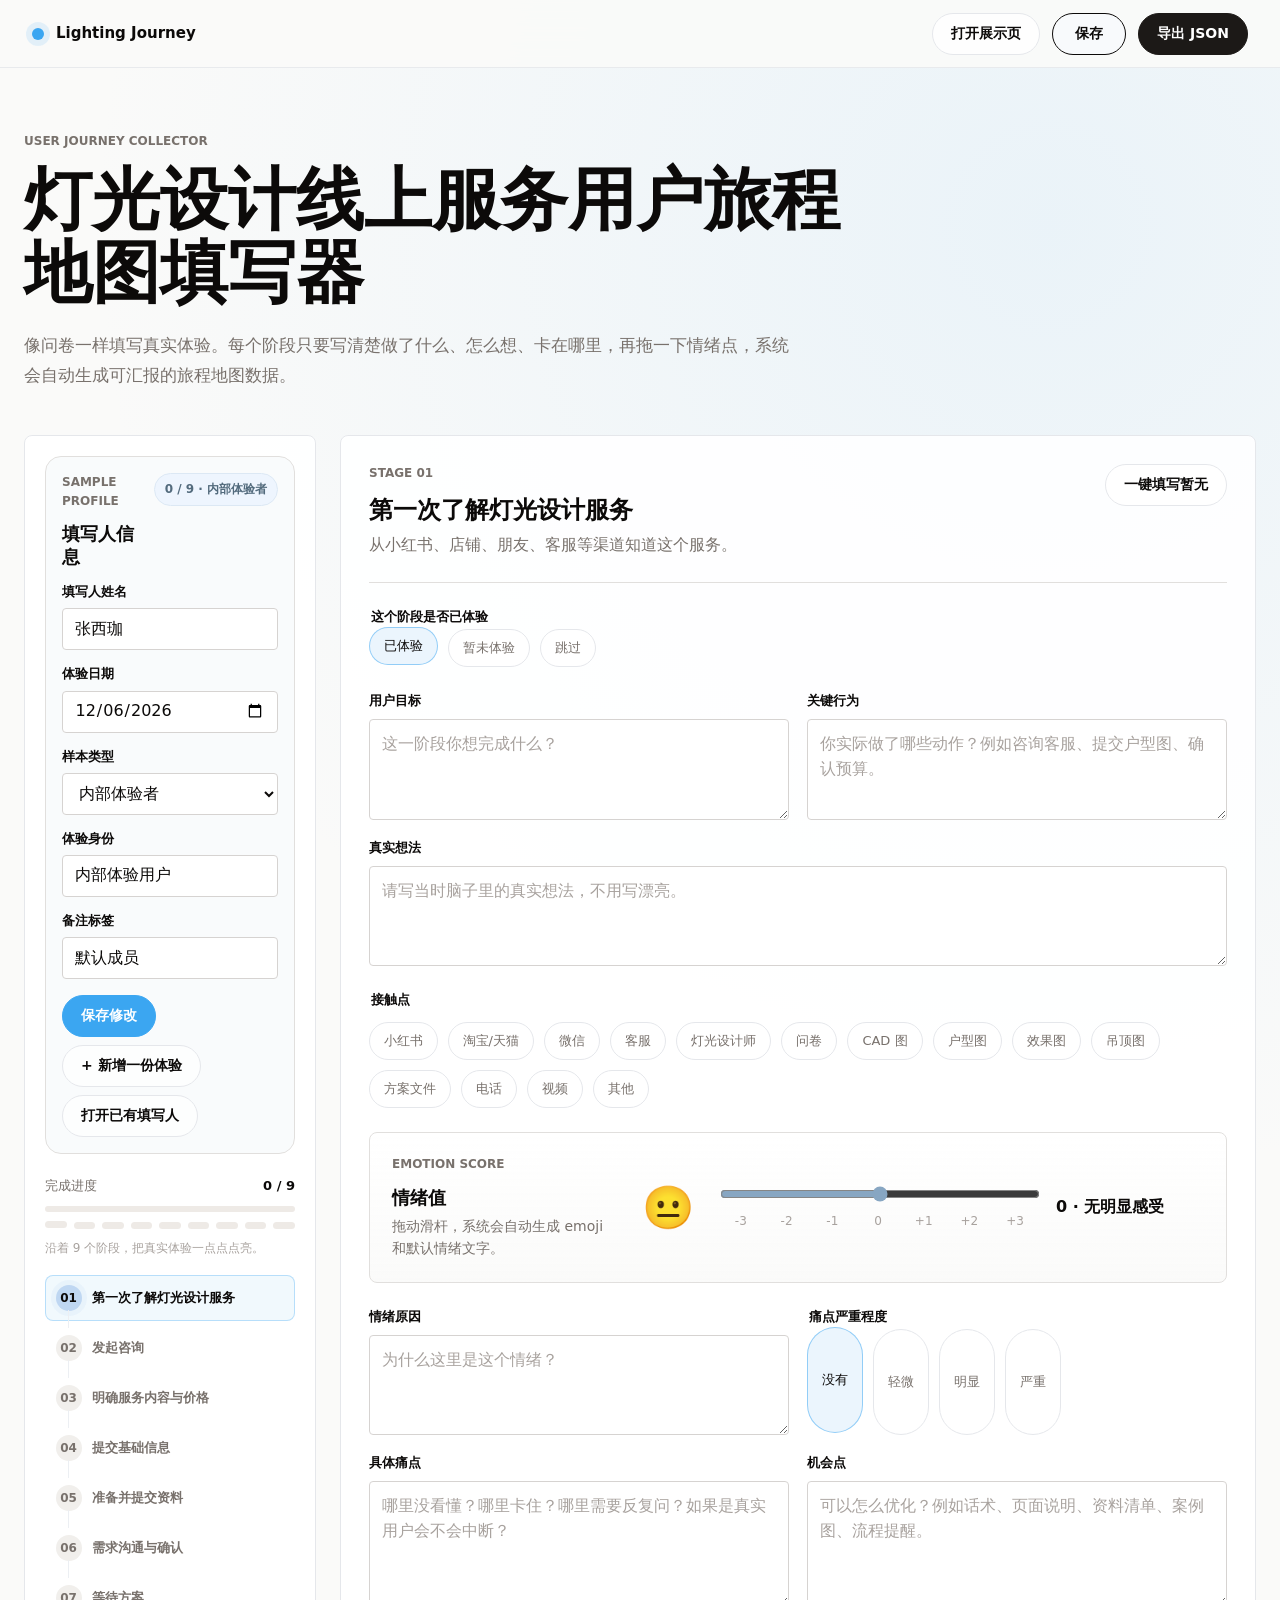
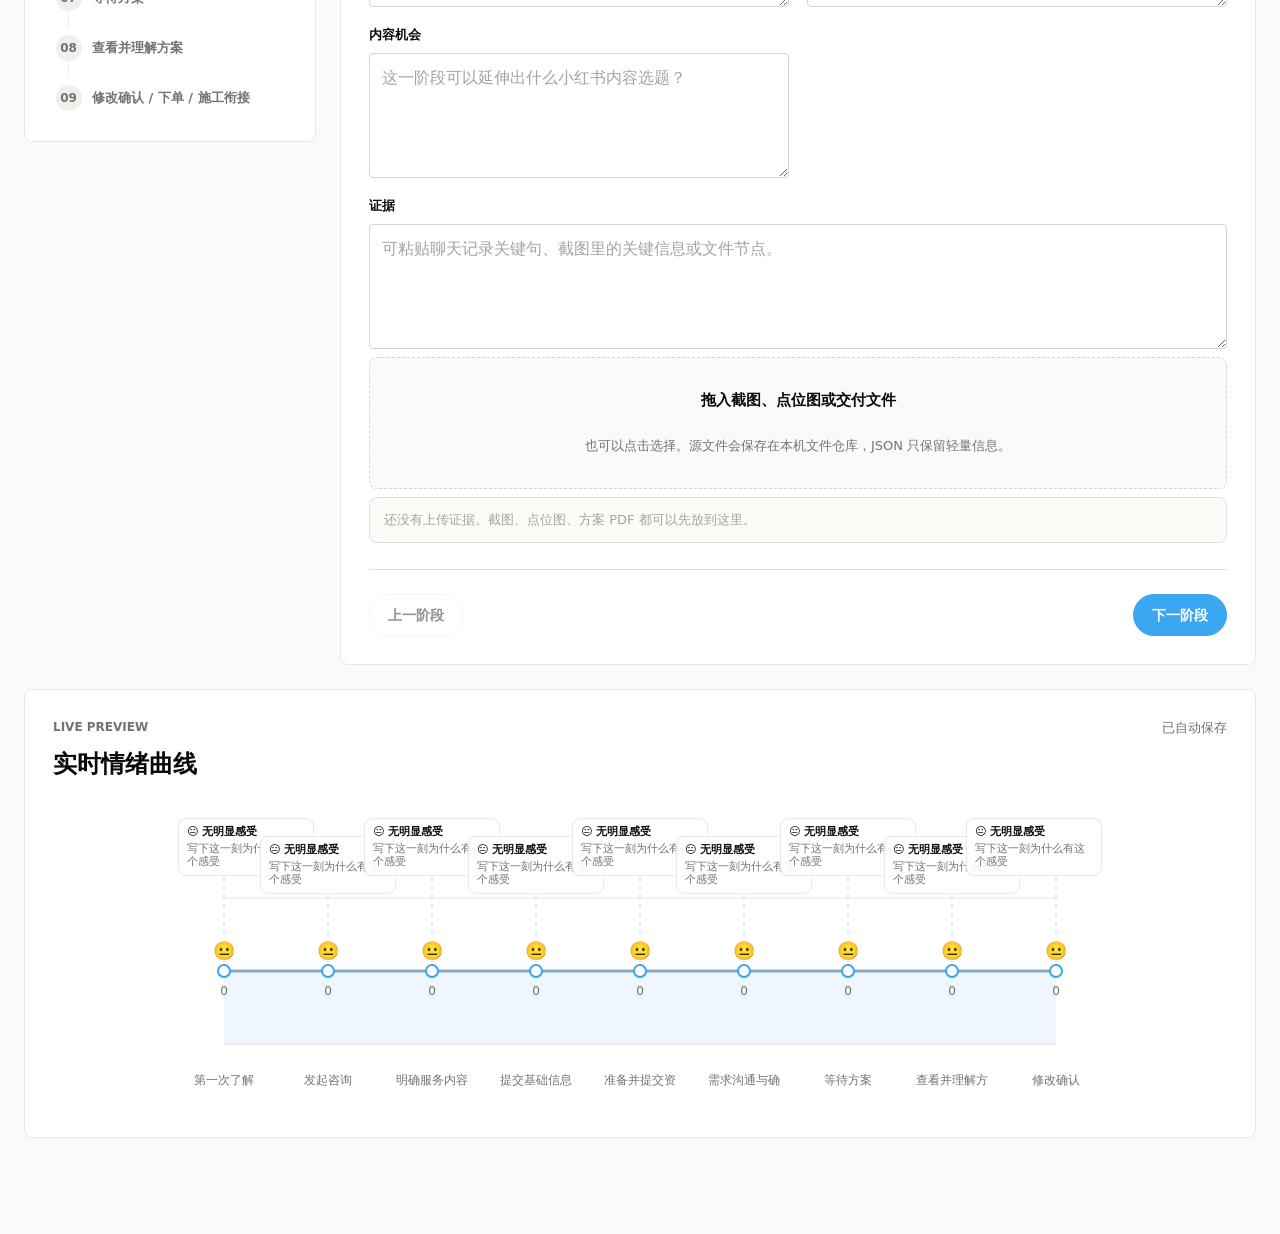
==== index.html @ d2572156 "Publish lighting journey map" ====
<!doctype html>
<html lang="zh-CN">
  <head>
    <meta charset="utf-8">
    <meta name="viewport" content="width=device-width, initial-scale=1">
    <title>灯光设计用户旅程地图填写器</title>
    <link rel="stylesheet" href="./assets/theme.css">
    <link rel="stylesheet" href="./assets/app.css">
  </head>
  <body data-page="collector">
    <header class="topbar">
      <a class="brand" href="./index.html" aria-label="灯光设计用户旅程地图填写器">
        <span class="brand-mark"></span>
        <span>Lighting Journey</span>
      </a>
      <nav class="top-actions" aria-label="页面操作">
        <a class="ghost-button" href="./dashboard.html">打开展示页</a>
        <button class="ghost-button save-button" id="manualSaveButton" type="button">保存</button>
        <button class="dark-button" id="exportJsonButton" type="button">导出 JSON</button>
      </nav>
    </header>

    <main class="collector-shell">
      <section class="intro-block" aria-labelledby="page-title">
        <p class="eyebrow">User Journey Collector</p>
        <h1 id="page-title">灯光设计线上服务用户旅程地图填写器</h1>
        <p class="lead">像问卷一样填写真实体验。每个阶段只要写清楚做了什么、怎么想、卡在哪里，再拖一下情绪点，系统会自动生成可汇报的旅程地图数据。</p>
      </section>

      <section class="workspace-grid" aria-label="填写工作区">
        <aside class="side-panel">
          <section class="person-profile-card" aria-labelledby="personProfileTitle">
            <div class="person-profile-heading">
              <div>
                <p class="eyebrow">Sample Profile</p>
                <h2 id="personProfileTitle">填写人信息</h2>
              </div>
              <span id="sampleIdentity" class="sample-identity">当前样本</span>
            </div>
            <label class="field-group compact" for="personNameInput">
              <span>填写人姓名</span>
              <input id="personNameInput" type="text" placeholder="请输入填写人姓名">
            </label>
            <label class="field-group compact" for="experienceDate">
              <span>体验日期</span>
              <input id="experienceDate" type="date">
            </label>
            <label class="field-group compact" for="sampleType">
              <span>样本类型</span>
              <select id="sampleType">
                <option value="内部体验者">内部体验者</option>
                <option value="真实客户">真实客户</option>
                <option value="灯光设计师视角">灯光设计师视角</option>
                <option value="新手用户">新手用户</option>
                <option value="其他">其他</option>
              </select>
            </label>
            <label class="field-group compact" for="personaRole">
              <span>体验身份</span>
              <input id="personaRole" type="text" placeholder="例如：准备装修的新手用户">
            </label>
            <label class="field-group compact" for="sampleTags">
              <span>备注标签</span>
              <input id="sampleTags" type="text" placeholder="例如：第1轮体验、618阶段">
            </label>
            <div class="person-profile-actions">
              <button class="primary-button small-button" id="saveProfileButton" type="button">保存修改</button>
              <button class="ghost-button small-button" id="addPersonButton" type="button">+ 新增一份体验</button>
              <button class="ghost-button small-button" id="openSamplesButton" type="button">打开已有填写人</button>
            </div>
          </section>

          <div class="progress-block">
            <div class="progress-copy">
              <span>完成进度</span>
              <strong id="progressText">0 / 9</strong>
            </div>
            <div class="progress-track" aria-hidden="true">
              <span id="progressBar"></span>
            </div>
            <div class="progress-lights" id="progressLights" aria-hidden="true"></div>
            <p class="completion-hint" id="completionHint">沿着 9 个阶段，把真实体验一点点点亮。</p>
          </div>

          <nav class="stage-nav" id="stageNav" aria-label="旅程阶段"></nav>
        </aside>

        <section class="form-panel" aria-live="polite">
          <div class="stage-heading">
            <div>
              <p class="eyebrow" id="stageEyebrow">Stage 01</p>
              <h2 id="stageTitle"></h2>
              <p id="stageDescription"></p>
            </div>
            <button class="ghost-button" id="fillPendingButton" type="button">一键填写暂无</button>
          </div>

          <form id="stageForm" class="stage-form">
            <fieldset class="segmented" aria-labelledby="statusLegend">
              <legend id="statusLegend">这个阶段是否已体验</legend>
              <label><input type="radio" name="status" value="已体验"> <span>已体验</span></label>
              <label><input type="radio" name="status" value="暂未体验"> <span>暂未体验</span></label>
              <label><input type="radio" name="status" value="跳过"> <span>跳过</span></label>
            </fieldset>

            <div class="form-grid">
              <label class="field-group">
                <span>用户目标</span>
                <textarea name="goal" rows="3" placeholder="这一阶段你想完成什么？"></textarea>
              </label>
              <label class="field-group">
                <span>关键行为</span>
                <textarea name="actions" rows="3" placeholder="你实际做了哪些动作？例如咨询客服、提交户型图、确认预算。"></textarea>
              </label>
              <label class="field-group wide">
                <span>真实想法</span>
                <textarea name="thoughts" rows="3" placeholder="请写当时脑子里的真实想法，不用写漂亮。"></textarea>
              </label>
            </div>

            <fieldset class="touchpoint-field">
              <legend>接触点</legend>
              <div class="chip-grid" id="touchpointGrid"></div>
            </fieldset>

            <section class="emotion-editor" aria-labelledby="emotionTitle">
              <div>
                <p class="eyebrow">Emotion Score</p>
                <h3 id="emotionTitle">情绪值</h3>
                <p class="muted-copy">拖动滑杆，系统会自动生成 emoji 和默认情绪文字。</p>
              </div>
              <div class="emotion-control">
                <output id="emotionEmoji" class="emoji-output">😐</output>
                <div class="slider-wrap">
                  <input id="emotionScore" name="emotionScore" type="range" min="-3" max="3" step="1">
                  <div class="slider-scale" aria-hidden="true">
                    <span>-3</span><span>-2</span><span>-1</span><span>0</span><span>+1</span><span>+2</span><span>+3</span>
                  </div>
                </div>
                <strong id="emotionLabel">无明显感受</strong>
              </div>
            </section>

            <div class="form-grid">
              <label class="field-group">
                <span>情绪原因</span>
                <textarea name="emotionReason" rows="3" placeholder="为什么这里是这个情绪？"></textarea>
              </label>
              <fieldset class="severity-field">
                <legend>痛点严重程度</legend>
                <label><input type="radio" name="painSeverity" value="没有"> <span>没有</span></label>
                <label><input type="radio" name="painSeverity" value="轻微"> <span>轻微</span></label>
                <label><input type="radio" name="painSeverity" value="明显"> <span>明显</span></label>
                <label><input type="radio" name="painSeverity" value="严重"> <span>严重</span></label>
              </fieldset>
              <label class="field-group">
                <span>具体痛点</span>
                <textarea name="painPoint" rows="4" placeholder="哪里没看懂？哪里卡住？哪里需要反复问？如果是真实用户会不会中断？"></textarea>
              </label>
              <label class="field-group">
                <span>机会点</span>
                <textarea name="opportunity" rows="4" placeholder="可以怎么优化？例如话术、页面说明、资料清单、案例图、流程提醒。"></textarea>
              </label>
              <label class="field-group">
                <span>内容机会</span>
                <textarea name="contentOpportunity" rows="4" placeholder="这一阶段可以延伸出什么小红书内容选题？"></textarea>
              </label>
              <div class="field-group evidence-field">
                <span>证据</span>
                <textarea name="evidenceText" rows="4" placeholder="可粘贴聊天记录关键句、截图里的关键信息或文件节点。"></textarea>
                <div class="evidence-dropzone" id="evidenceDropzone" role="button" tabindex="0" aria-label="上传证据附件">
                  <input id="evidenceFileInput" type="file" multiple accept="image/*,.png,.jpg,.jpeg,.webp,.pdf,.dwg,.dxf,.xlsx,.xls,.csv,.zip,.doc,.docx,.txt">
                  <strong>拖入截图、点位图或交付文件</strong>
                  <span>也可以点击选择。源文件会保存在本机文件仓库，JSON 只保留轻量信息。</span>
                </div>
                <div id="evidenceAttachmentList" class="evidence-attachment-list" aria-live="polite"></div>
              </div>
            </div>
          </form>

          <div class="form-actions">
            <button class="ghost-button" id="prevButton" type="button">上一阶段</button>
            <button class="primary-button" id="nextButton" type="button">下一阶段</button>
          </div>
        </section>
      </section>

      <section class="curve-panel" aria-labelledby="curveTitle">
        <div class="section-heading">
          <div>
            <p class="eyebrow">Live Preview</p>
            <h2 id="curveTitle">实时情绪曲线</h2>
          </div>
          <p id="autosaveStatus">已自动保存</p>
        </div>
        <div id="curvePreview" class="curve-preview"></div>
      </section>
    </main>

    <dialog id="exportDialog" class="export-dialog">
      <form method="dialog">
        <h2>导出前检查</h2>
        <p id="exportMessage"></p>
        <div id="exportSummary" class="export-summary"></div>
        <div id="missingList" class="missing-list"></div>
        <div class="dialog-actions">
          <button class="ghost-button" value="cancel">返回修改</button>
          <button class="ghost-button" id="confirmExportZipButton" value="default" type="button">下载证据包 ZIP</button>
          <button class="dark-button" id="confirmExportButton" value="default" type="button">下载 JSON</button>
        </div>
      </form>
    </dialog>

    <dialog id="personDialog" class="export-dialog person-dialog">
      <form method="dialog">
        <h2>新增一份体验</h2>
        <p class="muted-copy">旅程阶段仍然固定 9 个；这里新增的是填写人和样本信息，方便后续做多人汇总。</p>
        <label class="field-group">
          <span>姓名</span>
          <input id="newPersonName" type="text" placeholder="例如：真实客户 A">
        </label>
        <label class="field-group">
          <span>体验身份</span>
          <input id="newPersonaRole" type="text" placeholder="例如：准备装修的新手用户">
        </label>
        <label class="field-group">
          <span>体验日期</span>
          <input id="newExperienceDate" type="date">
        </label>
        <label class="field-group">
          <span>样本类型</span>
          <select id="newSampleType">
            <option value="内部体验者">内部体验者</option>
            <option value="真实客户">真实客户</option>
            <option value="灯光设计师视角">灯光设计师视角</option>
            <option value="新手用户">新手用户</option>
            <option value="其他">其他</option>
          </select>
        </label>
        <label class="field-group">
          <span>备注标签</span>
          <input id="newSampleTags" type="text" placeholder="例如：第1轮体验、内部测试">
        </label>
        <div class="dialog-actions">
          <button class="ghost-button" value="cancel">取消</button>
          <button class="dark-button" id="confirmAddPersonButton" value="default" type="button">创建体验</button>
        </div>
      </form>
    </dialog>

    <dialog id="sampleDialog" class="export-dialog sample-dialog">
      <form method="dialog">
        <div class="sample-dialog-heading">
          <div>
            <h2>打开已有填写人</h2>
            <p class="muted-copy">这里打开的是完整旅程样本，不是筛选。数据仍按 journeyId 绑定，姓名可以之后再改。</p>
          </div>
          <button class="ghost-button small-button" value="cancel">关闭</button>
        </div>
        <div id="sampleList" class="sample-list" aria-live="polite"></div>
      </form>
    </dialog>

    <div id="toast" class="toast" role="status" aria-live="polite"></div>

    <script src="./assets/vendor/jszip.min.js" defer></script>
    <script src="./assets/app.js" defer></script>
  </body>
</html>
---- assets/theme.css ----
@theme {
  /* Colors */
  --color-signal-blue: #3ba6f1;
  --color-highlight-wash: #c1e1f7;
  --color-canvas-cream: #fafaf9;
  --color-pure-white: #ffffff;
  --color-stone-ink: #0c0a09;
  --color-stone-charcoal: #1c1917;
  --color-warm-slate: #78716c;
  --color-soft-slate: #a8a29e;
  --color-mist-gray: #afafae;
  --color-pearl-border: #e5e7eb;
  --color-warm-border: #d6d3d1;
  --color-fog-border: #e1dfdd;
  --color-heading-mute: #c9c5c2;

  /* Typography */
  --font-inter: 'Inter', ui-sans-serif, system-ui, -apple-system, BlinkMacSystemFont, "Segoe UI", Roboto, sans-serif;
  --font-roobert: 'Roobert', ui-sans-serif, system-ui, -apple-system, BlinkMacSystemFont, "Segoe UI", Roboto, sans-serif;

  /* Typography — Scale */
  --text-caption: 12px;
  --leading-caption: 1.5;
  --tracking-caption: 0.3px;
  --text-body-sm: 14px;
  --leading-body-sm: 1.5;
  --tracking-body-sm: 0.06px;
  --text-body: 16px;
  --leading-body: 1.54;
  --tracking-body: 0.05px;
  --text-body-lg: 18px;
  --leading-body-lg: 1.56;
  --tracking-body-lg: -0.09px;
  --text-subheading: 20px;
  --leading-subheading: 1.5;
  --tracking-subheading: -0.34px;
  --text-heading-sm: 32px;
  --leading-heading-sm: 1.2;
  --tracking-heading-sm: -0.67px;
  --text-heading: 52px;
  --leading-heading: 1.12;
  --tracking-heading: -1.3px;

  /* Spacing */
  --spacing-4: 4px;
  --spacing-8: 8px;
  --spacing-12: 12px;
  --spacing-16: 16px;
  --spacing-24: 24px;
  --spacing-32: 32px;
  --spacing-40: 40px;
  --spacing-48: 48px;
  --spacing-64: 64px;
  --spacing-80: 80px;
  --spacing-96: 96px;
  --spacing-160: 160px;

  /* Border Radius */
  --radius-md: 4px;
  --radius-lg: 10px;
  --radius-2xl: 16px;
  --radius-full: 9999px;

  /* Shadows */
  --shadow-md: rgba(0, 0, 0, 0.05) 0px 4px 16px 0px;
  --shadow-sm: rgba(0, 0, 0, 0.1) 0px 4px 6px -1px, rgba(0, 0, 0, 0.1) 0px 2px 4px -2px;
  --shadow-subtle: rgba(0, 0, 0, 0.05) 0px 1px 2px 0px;
  --shadow-xl: rgba(17, 12, 46, 0.12) 0px 12px 45px 0px;
}
---- assets/app.css ----
:root {
  --color-signal-blue: #3ba6f1;
  --color-highlight-wash: #c1e1f7;
  --color-canvas-cream: #fafaf9;
  --color-pure-white: #ffffff;
  --color-stone-ink: #0c0a09;
  --color-stone-charcoal: #1c1917;
  --color-warm-slate: #78716c;
  --color-soft-slate: #a8a29e;
  --color-pearl-border: #e5e7eb;
  --color-warm-border: #d6d3d1;
  --color-fog-border: #e1dfdd;
  --font-inter: Inter, ui-sans-serif, system-ui, -apple-system, BlinkMacSystemFont, "Segoe UI", sans-serif;
  --font-display: "PingFang SC", "Microsoft YaHei", "Noto Sans SC", Inter, -apple-system, BlinkMacSystemFont, "Segoe UI", sans-serif;
  --radius-card: 8px;
  --radius-control: 9999px;
  --shadow-soft: rgba(0, 0, 0, 0.05) 0 4px 16px;
}

* {
  box-sizing: border-box;
}

html {
  scroll-behavior: smooth;
}

body {
  margin: 0;
  background:
    radial-gradient(circle at var(--glow-x, 82%) var(--glow-y, 8%), rgba(193, 225, 247, 0.28), transparent 34%),
    var(--color-canvas-cream);
  color: var(--color-stone-ink);
  font-family: "PingFang SC", "Microsoft YaHei", "Noto Sans SC", var(--font-inter);
  line-height: 1.55;
  letter-spacing: 0;
}

button,
input,
select,
textarea {
  font: inherit;
}

button {
  cursor: pointer;
}

button:disabled {
  cursor: not-allowed;
  opacity: 0.45;
}

a {
  color: inherit;
  text-decoration: none;
}

code {
  font-family: "SFMono-Regular", Consolas, monospace;
  font-size: 0.92em;
}

.topbar {
  position: sticky;
  top: 0;
  z-index: 20;
  display: flex;
  align-items: center;
  justify-content: space-between;
  gap: 24px;
  min-height: 68px;
  padding: 0 32px;
  border-bottom: 1px solid rgba(229, 231, 235, 0.82);
  background: rgba(250, 250, 249, 0.92);
  backdrop-filter: blur(18px);
}

.brand,
.top-actions,
.import-actions,
.form-actions,
.dialog-actions,
.links,
.imported-list {
  display: flex;
  align-items: center;
  gap: 12px;
}

.brand {
  font-size: 15px;
  font-weight: 600;
}

.brand-mark {
  width: 12px;
  height: 12px;
  border-radius: 50%;
  background: var(--color-signal-blue);
  box-shadow: 0 0 0 6px rgba(59, 166, 241, 0.12);
}

.collector-shell,
.dashboard-shell {
  width: min(1240px, calc(100% - 48px));
  margin: 0 auto;
  padding: 64px 0 96px;
}

.intro-block {
  margin-bottom: 44px;
}

.eyebrow {
  margin: 0 0 12px;
  color: var(--color-warm-slate);
  font-size: 12px;
  font-weight: 600;
  letter-spacing: 0;
  text-transform: uppercase;
}

h1,
h2,
h3,
p {
  margin: 0;
}

h1 {
  max-width: 820px;
  font-family: var(--font-display);
  font-size: clamp(38px, 6vw, 68px);
  line-height: 1.08;
  letter-spacing: 0;
}

h2 {
  font-size: 24px;
  line-height: 1.28;
  letter-spacing: 0;
}

h3 {
  font-size: 18px;
  line-height: 1.35;
}

.lead {
  max-width: 780px;
  margin-top: 22px;
  color: var(--color-warm-slate);
  font-size: 17px;
  line-height: 1.75;
}

.workspace-grid {
  display: grid;
  grid-template-columns: 292px minmax(0, 1fr);
  gap: 24px;
  align-items: start;
}

.side-panel,
.form-panel,
.curve-panel,
.import-panel,
.imported-panel,
.report-surface {
  border: 1px solid var(--color-pearl-border);
  border-radius: var(--radius-card);
  background: rgba(255, 255, 255, 0.88);
}

.side-panel {
  position: sticky;
  top: 92px;
  display: grid;
  gap: 18px;
  padding: 20px;
}

.form-panel {
  min-width: 0;
  padding: 28px;
  transform-origin: 50% 20%;
}

.stage-heading,
.section-heading,
.import-panel {
  display: flex;
  align-items: flex-start;
  justify-content: space-between;
  gap: 24px;
}

.stage-heading {
  padding-bottom: 24px;
  border-bottom: 1px solid var(--color-fog-border);
}

.stage-heading p:not(.eyebrow) {
  max-width: 720px;
  margin-top: 8px;
  color: var(--color-warm-slate);
}

.stage-form {
  display: grid;
  gap: 24px;
  margin-top: 24px;
}

.stage-form > * {
  animation: fieldLift 0.36s ease both;
  animation-delay: calc(var(--field-order, 0) * 42ms);
}

.stage-form > *:nth-child(1) { --field-order: 1; }
.stage-form > *:nth-child(2) { --field-order: 2; }
.stage-form > *:nth-child(3) { --field-order: 3; }
.stage-form > *:nth-child(4) { --field-order: 4; }
.stage-form > *:nth-child(5) { --field-order: 5; }

.field-group {
  position: relative;
  display: grid;
  gap: 8px;
}

.field-group.just-saved::after {
  content: "已记录";
  position: absolute;
  top: 0;
  right: 0;
  color: #6f8faa;
  font-size: 12px;
  font-weight: 600;
  opacity: 0;
  transform: translateY(4px);
  animation: savedNote 0.82s ease both;
}

.field-group.compact {
  gap: 6px;
}

.small-button,
.subtle-button {
  min-height: 38px;
  padding: 0 12px;
  border-radius: 12px;
  font-size: 13px;
}

.subtle-button {
  justify-self: start;
  color: var(--color-warm-slate);
}

.person-profile-card {
  display: grid;
  gap: 14px;
  padding: 16px;
  border: 1px solid var(--color-fog-border);
  border-radius: 16px;
  background: rgba(248, 250, 252, 0.78);
}

.person-profile-heading,
.sample-dialog-heading {
  display: flex;
  align-items: flex-start;
  justify-content: space-between;
  gap: 14px;
}

.person-profile-heading h2,
.sample-dialog-heading h2 {
  margin-top: 2px;
  font-size: 18px;
}

.sample-identity {
  flex: 0 0 auto;
  padding: 6px 10px;
  border: 1px solid #dce8f4;
  border-radius: 999px;
  background: rgba(234, 243, 255, 0.72);
  color: #536b7d;
  font-size: 12px;
  font-weight: 700;
  white-space: nowrap;
}

.person-profile-actions {
  display: flex;
  flex-wrap: wrap;
  gap: 8px;
  padding-top: 2px;
}

.person-profile-actions .small-button {
  white-space: nowrap;
}

.sample-dialog {
  width: min(760px, calc(100vw - 32px));
}

.sample-list {
  display: grid;
  gap: 10px;
  max-height: min(62vh, 560px);
  overflow: auto;
  padding-right: 4px;
}

.sample-card {
  display: grid;
  grid-template-columns: minmax(0, 1fr) auto;
  gap: 14px;
  align-items: center;
  padding: 14px;
  border: 1px solid var(--color-fog-border);
  border-radius: 16px;
  background: rgba(255, 255, 255, 0.76);
}

.sample-card.active {
  border-color: #bfd7f2;
  background: rgba(234, 243, 255, 0.54);
}

.sample-card strong,
.sample-card span,
.sample-card small {
  display: block;
}

.sample-card strong {
  color: var(--color-stone-ink);
  font-size: 16px;
}

.sample-card span {
  margin-top: 4px;
  color: var(--color-warm-slate);
  font-size: 13px;
}

.sample-card small {
  margin-top: 6px;
  color: var(--color-soft-slate);
  font-size: 12px;
}

.sample-card-actions {
  display: flex;
  gap: 8px;
  align-items: center;
}

.field-group > span,
.field-group label,
legend {
  color: var(--color-stone-ink);
  font-size: 13px;
  font-weight: 600;
}

select,
input[type="date"],
input[type="text"],
textarea {
  width: 100%;
  border: 1px solid var(--color-warm-border);
  border-radius: 4px;
  background: var(--color-pure-white);
  color: var(--color-stone-ink);
  outline: none;
  transition: border-color 0.16s ease, box-shadow 0.16s ease;
}

select,
input[type="date"],
input[type="text"] {
  min-height: 42px;
  padding: 0 12px;
}

textarea {
  min-height: 96px;
  padding: 12px;
  resize: vertical;
}

select:focus,
input:focus,
textarea:focus {
  border-color: var(--color-signal-blue);
  box-shadow: 0 0 0 3px rgba(59, 166, 241, 0.14);
}

::placeholder {
  color: var(--color-soft-slate);
}

.form-grid {
  display: grid;
  grid-template-columns: repeat(2, minmax(0, 1fr));
  gap: 18px;
}

.wide {
  grid-column: 1 / -1;
}

fieldset {
  min-width: 0;
  margin: 0;
  padding: 0;
  border: 0;
}

.segmented,
.severity-field {
  display: flex;
  flex-wrap: wrap;
  gap: 10px;
}

.segmented legend,
.severity-field legend,
.touchpoint-field legend {
  flex: 0 0 100%;
  margin-bottom: 2px;
}

.segmented label,
.severity-field label,
.chip-grid label {
  position: relative;
  display: inline-flex;
  align-items: center;
  justify-content: center;
  min-height: 38px;
  padding: 0 14px;
  border: 1px solid var(--color-pearl-border);
  border-radius: var(--radius-control);
  background: var(--color-pure-white);
  color: var(--color-warm-slate);
  font-size: 13px;
  font-weight: 500;
  transition: transform 0.18s ease, border-color 0.18s ease, background-color 0.18s ease, color 0.18s ease;
}

.segmented input,
.severity-field input,
.chip-grid input {
  position: absolute;
  opacity: 0;
  pointer-events: none;
}

.segmented label:has(input:checked),
.severity-field label:has(input:checked),
.chip-grid label:has(input:checked) {
  border-color: rgba(59, 166, 241, 0.5);
  background: rgba(193, 225, 247, 0.32);
  color: var(--color-stone-ink);
  transform: translateY(-2px);
}

.chip-grid {
  display: flex;
  flex-wrap: wrap;
  gap: 10px;
  margin-top: 10px;
}

.emotion-editor {
  display: grid;
  grid-template-columns: 220px minmax(0, 1fr);
  gap: 24px;
  align-items: center;
  padding: 22px;
  border: 1px solid var(--color-fog-border);
  border-radius: var(--radius-card);
  background: linear-gradient(180deg, rgba(255, 255, 255, 0.82), rgba(250, 250, 249, 0.9));
  transition: border-color 0.22s ease, background 0.22s ease, transform 0.2s ease;
}

.emotion-editor[data-mood="positive"] {
  border-color: rgba(135, 166, 194, 0.42);
  background: linear-gradient(180deg, rgba(234, 243, 255, 0.62), rgba(255, 255, 255, 0.9));
}

.emotion-editor[data-mood="negative"] {
  border-color: rgba(143, 163, 181, 0.36);
  background: linear-gradient(180deg, rgba(241, 245, 249, 0.84), rgba(255, 255, 255, 0.9));
}

.emotion-editor.settle {
  animation: settleControl 0.28s ease both;
}

.muted-copy {
  margin-top: 6px;
  color: var(--color-warm-slate);
  font-size: 14px;
}

.emotion-control {
  display: grid;
  grid-template-columns: 64px minmax(0, 1fr) 148px;
  gap: 18px;
  align-items: center;
}

.emoji-output {
  font-family: "Apple Color Emoji", "Segoe UI Emoji", "Noto Color Emoji", sans-serif;
  font-size: 42px;
  line-height: 1;
  text-align: center;
  transition: transform 0.18s ease;
}

.emoji-output.pulse {
  animation: emojiPulse 0.28s ease both;
}

#emotionLabel.soft-change {
  animation: softChange 0.24s ease both;
}

.slider-wrap {
  display: grid;
  gap: 8px;
}

input[type="range"] {
  width: 100%;
  accent-color: #87a6c2;
  background: linear-gradient(90deg, #bfd7f2 0 var(--emotion-level, 50%), #ebe8e4 var(--emotion-level, 50%) 100%);
  border-radius: var(--radius-control);
}

.slider-scale {
  display: grid;
  grid-template-columns: repeat(7, 1fr);
  color: var(--color-soft-slate);
  font-size: 12px;
  text-align: center;
}

.progress-block {
  display: grid;
  gap: 10px;
  padding-top: 4px;
}

.progress-copy {
  display: flex;
  justify-content: space-between;
  color: var(--color-warm-slate);
  font-size: 13px;
}

.progress-copy strong {
  color: var(--color-stone-ink);
}

.progress-track {
  height: 6px;
  overflow: hidden;
  border-radius: var(--radius-control);
  background: #eeeae6;
}

.progress-track span {
  display: block;
  width: 0;
  height: 100%;
  border-radius: inherit;
  background: var(--color-signal-blue);
  transition: width 0.2s ease;
}

.progress-track.complete span {
  animation: sweepLight 0.9s ease both;
}

.progress-lights {
  display: grid;
  grid-template-columns: repeat(9, 1fr);
  gap: 7px;
}

.progress-lights span {
  height: 7px;
  border-radius: var(--radius-control);
  background: #eeeae6;
  transition: background-color 0.22s ease, box-shadow 0.22s ease, transform 0.22s ease;
}

.progress-lights span.lit {
  background: #bfd7f2;
  box-shadow: 0 0 0 4px rgba(191, 215, 242, 0.16);
  animation: lightOn 0.28s ease both;
  animation-delay: var(--light-delay, 0ms);
}

.progress-lights span.current {
  transform: translateY(-1px);
}

.completion-hint {
  color: var(--color-soft-slate);
  font-size: 12px;
  line-height: 1.5;
  transition: color 0.2s ease;
}

.completion-hint.complete {
  color: #5f7f9a;
  font-weight: 600;
}

.stage-nav {
  display: grid;
  gap: 4px;
}

.stage-nav button {
  position: relative;
  display: grid;
  grid-template-columns: 26px minmax(0, 1fr) auto;
  gap: 10px;
  align-items: center;
  min-height: 46px;
  padding: 8px 10px;
  border: 1px solid transparent;
  border-radius: var(--radius-card);
  background: transparent;
  color: var(--color-warm-slate);
  text-align: left;
  opacity: 0;
  transform: translateY(6px);
  animation: navRise 0.42s ease both;
  animation-delay: var(--nav-delay, 0ms);
  transition: border-color 0.18s ease, background-color 0.18s ease, transform 0.18s ease, color 0.18s ease;
}

.stage-nav button::before {
  content: "";
  position: absolute;
  left: 22px;
  top: 34px;
  bottom: -8px;
  width: 1px;
  background: #eceff3;
}

.stage-nav button:last-child::before {
  display: none;
}

.stage-nav button.active {
  border-color: rgba(59, 166, 241, 0.32);
  background: rgba(193, 225, 247, 0.22);
  color: var(--color-stone-ink);
  transform: translateY(-1px);
}

.stage-nav button.active .stage-index {
  animation: currentGlow 1.5s ease infinite;
}

.stage-nav button.done::after {
  content: "完成";
  color: #6f8faa;
  font-size: 12px;
}

.stage-nav button.done::before {
  background: #bfd7f2;
}

.stage-nav button.has-pain .stage-name::after {
  content: "";
  display: inline-block;
  width: 5px;
  height: 5px;
  margin-left: 6px;
  border-radius: 50%;
  background: #9fb3c4;
  vertical-align: middle;
}

.stage-nav button.low-emotion .stage-index {
  background: #dce4ec;
  color: #52677a;
  transform: translateY(1px);
}

.stage-index {
  display: grid;
  place-items: center;
  width: 26px;
  height: 26px;
  border-radius: 50%;
  background: #f1efec;
  font-size: 12px;
  font-weight: 600;
  transition: background-color 0.2s ease, box-shadow 0.2s ease, transform 0.2s ease;
}

.stage-nav button.done .stage-index,
.stage-nav button.active .stage-index {
  background: #bfd7f2;
  color: var(--color-stone-ink);
  box-shadow: 0 0 0 5px rgba(191, 215, 242, 0.18);
}

.stage-name {
  overflow: hidden;
  font-size: 13px;
  font-weight: 600;
  text-overflow: ellipsis;
  white-space: nowrap;
}

.primary-button,
.ghost-button,
.dark-button,
.file-button span {
  display: inline-flex;
  align-items: center;
  justify-content: center;
  min-height: 42px;
  padding: 0 18px;
  border-radius: var(--radius-control);
  font-size: 14px;
  font-weight: 600;
  letter-spacing: 0;
  white-space: nowrap;
}

.primary-button {
  border: 1px solid var(--color-signal-blue);
  background: var(--color-signal-blue);
  color: var(--color-pure-white);
}

.ghost-button,
.file-button span {
  border: 1px solid var(--color-pearl-border);
  background: rgba(255, 255, 255, 0.82);
  color: var(--color-stone-ink);
}

.dark-button {
  border: 1px solid var(--color-stone-charcoal);
  background: var(--color-stone-charcoal);
  color: var(--color-pure-white);
}

.save-button {
  min-width: 74px;
  border-color: var(--color-signal-blue-soft);
  background: rgba(248, 250, 252, 0.92);
}

.save-button.saved {
  border-color: var(--color-signal-blue);
  background: var(--color-blue-mist);
  color: var(--color-stone-charcoal);
}

.save-button.failed {
  border-color: var(--color-pearl-border);
  background: var(--color-warm-paper);
  color: var(--color-muted-text);
}

.form-actions {
  justify-content: space-between;
  margin-top: 26px;
  padding-top: 24px;
  border-top: 1px solid var(--color-fog-border);
}

.form-panel.stage-enter {
  animation: cardEnter 0.34s ease both;
}

.form-panel.stage-leave {
  animation: cardLeave 0.16s ease both;
}

.curve-panel {
  margin-top: 24px;
  padding: 28px;
}

.section-heading {
  margin-bottom: 22px;
}

.section-heading > p,
#autosaveStatus {
  color: var(--color-warm-slate);
  font-size: 13px;
}

.curve-preview {
  min-height: 300px;
  overflow-x: auto;
}

.curve-chart {
  min-width: 940px;
  width: 100%;
  height: 300px;
}

.curve-axis {
  stroke: var(--color-fog-border);
  stroke-width: 1;
}

.curve-area {
  fill: rgba(193, 225, 247, 0.28);
}

.curve-line {
  fill: none;
  stroke: #87a6c2;
  stroke-linecap: round;
  stroke-linejoin: round;
  stroke-width: 3;
}

.draw-line {
  stroke-dasharray: 1400;
  stroke-dashoffset: 1400;
  animation: drawPath 0.9s ease forwards;
}

.curve-node {
  fill: var(--color-pure-white);
  stroke: var(--color-signal-blue);
  stroke-width: 2;
}

.curve-node-group {
  cursor: pointer;
  outline: none;
}

.curve-node-group .curve-node {
  opacity: 0;
  transform-box: fill-box;
  transform-origin: center;
  animation: nodeIn 0.28s ease forwards;
  animation-delay: var(--node-delay, 0ms);
}

.curve-node-group.current .curve-node {
  animation: nodeIn 0.28s ease forwards, currentNode 1.6s ease 0.28s infinite;
}

.curve-node-group:focus-visible .curve-node,
.curve-node-group:hover .curve-node {
  stroke-width: 3;
}

.curve-label,
.curve-score {
  fill: var(--color-warm-slate);
  font-size: 12px;
  text-anchor: middle;
}

.curve-emoji {
  font-family: "Apple Color Emoji", "Segoe UI Emoji", "Noto Color Emoji", sans-serif;
  font-size: 18px;
  text-anchor: middle;
}

.live-annotation {
  pointer-events: none;
}

.live-annotation-card {
  display: grid;
  gap: 3px;
  height: 58px;
  padding: 6px 8px;
  overflow: hidden;
  border: 1px solid rgba(229, 231, 235, 0.9);
  border-radius: 8px;
  background: rgba(255, 255, 255, 0.88);
  color: var(--color-warm-slate);
  font-size: 10.5px;
  line-height: 1.28;
}

.live-annotation-card strong {
  overflow: hidden;
  color: var(--color-stone-ink);
  font-size: 11px;
  line-height: 1.25;
  text-overflow: ellipsis;
  white-space: nowrap;
}

.live-annotation-card span {
  display: -webkit-box;
  overflow: hidden;
  -webkit-box-orient: vertical;
  -webkit-line-clamp: 2;
}

.evidence-field {
  grid-column: 1 / -1;
}

.evidence-dropzone {
  display: grid;
  place-items: center;
  gap: 8px;
  min-height: 132px;
  padding: 24px;
  border: 1px dashed #cfd6de;
  border-radius: 8px;
  background: #f8fafc;
  color: var(--color-warm-slate);
  text-align: center;
  transition: border-color 0.18s ease, background-color 0.18s ease, transform 0.18s ease;
}

.evidence-dropzone input {
  position: absolute;
  width: 1px;
  height: 1px;
  opacity: 0;
  pointer-events: none;
}

.evidence-dropzone strong {
  color: var(--color-stone-ink);
  font-size: 15px;
}

.evidence-dropzone span {
  max-width: 540px;
  font-size: 13px;
  line-height: 1.7;
}

.evidence-dropzone.drag-over,
.evidence-dropzone:focus-visible,
.evidence-dropzone:hover {
  border-color: #bfd7f2;
  background: #fbfdff;
  transform: translateY(-1px);
}

.evidence-attachment-list {
  display: grid;
  gap: 12px;
}

.evidence-empty {
  padding: 12px 14px;
  border: 1px solid var(--color-fog-border);
  border-radius: 8px;
  background: #fbfbf8;
  color: var(--color-soft-slate);
  font-size: 13px;
}

.evidence-card {
  display: grid;
  grid-template-columns: 86px minmax(0, 1fr) auto;
  gap: 14px;
  align-items: center;
  padding: 14px;
  border: 1px solid var(--color-fog-border);
  border-radius: 8px;
  background: rgba(255, 255, 255, 0.86);
  animation: sequenceIn 0.28s ease both;
}

.evidence-preview {
  display: grid;
  place-items: center;
  width: 86px;
  height: 64px;
  overflow: hidden;
  border: 1px solid var(--color-pearl-border);
  border-radius: 8px;
  background: #f8fafc;
}

.evidence-preview img {
  width: 100%;
  height: 100%;
  object-fit: cover;
}

.evidence-preview span {
  color: #6f8faa;
  font-size: 13px;
  font-weight: 800;
  letter-spacing: 0.04em;
}

.evidence-meta {
  display: grid;
  gap: 4px;
  min-width: 0;
}

.evidence-meta strong {
  overflow: hidden;
  color: var(--color-stone-ink);
  font-size: 14px;
  text-overflow: ellipsis;
  white-space: nowrap;
}

.evidence-meta span,
.evidence-meta em {
  color: var(--color-warm-slate);
  font-size: 12px;
  font-style: normal;
}

.evidence-actions {
  display: flex;
  align-items: center;
  gap: 8px;
}

.evidence-actions .ghost-button {
  min-height: 34px;
  padding: 0 12px;
  border-radius: 10px;
  font-size: 13px;
}

.evidence-note {
  display: grid;
  grid-column: 1 / -1;
  gap: 6px;
  padding-top: 10px;
  border-top: 1px solid var(--color-fog-border);
}

.evidence-note span {
  color: var(--color-soft-slate);
  font-size: 12px;
  font-weight: 700;
}

.evidence-note textarea {
  min-height: 58px;
}

.export-dialog {
  width: min(560px, calc(100% - 32px));
  border: 1px solid var(--color-pearl-border);
  border-radius: var(--radius-card);
  background: var(--color-pure-white);
  color: var(--color-stone-ink);
}

.export-dialog::backdrop {
  background: rgba(28, 25, 23, 0.24);
}

.export-dialog form {
  display: grid;
  gap: 18px;
  padding: 18px;
}

.export-summary {
  display: grid;
  grid-template-columns: repeat(3, minmax(0, 1fr));
  gap: 10px;
}

.export-summary div {
  display: grid;
  gap: 4px;
  padding: 12px;
  border: 1px solid var(--color-fog-border);
  border-radius: 8px;
  background: #fbfbf8;
}

.export-summary span {
  color: var(--color-soft-slate);
  font-size: 12px;
}

.export-summary strong {
  color: var(--color-stone-ink);
  font-size: 14px;
}

.missing-list {
  display: grid;
  gap: 8px;
  max-height: 240px;
  overflow: auto;
  color: var(--color-warm-slate);
  font-size: 14px;
}

.dialog-actions {
  justify-content: flex-end;
}

.import-panel {
  display: grid;
  gap: 18px;
  margin-bottom: 20px;
  padding: 28px 32px;
}

.filter-panel {
  display: grid;
  grid-template-columns: repeat(4, minmax(0, 1fr));
  gap: 14px;
  margin-bottom: 20px;
  padding: 18px;
  border: 1px solid var(--color-pearl-border);
  border-radius: var(--radius-card);
  background: rgba(255, 255, 255, 0.72);
}

.import-panel p {
  margin-top: 8px;
  color: var(--color-warm-slate);
}

.import-header {
  display: flex;
  align-items: flex-start;
  justify-content: space-between;
  gap: 24px;
}

.import-mode {
  display: inline-flex;
  align-items: center;
  flex-wrap: nowrap;
  flex: 0 0 auto;
  gap: 4px;
  justify-content: flex-end;
  padding: 4px;
  border: 1px solid #dadde3;
  border-radius: 16px;
  background: #f8fafc;
  white-space: nowrap;
}

.import-mode label {
  position: relative;
  display: inline-flex;
  align-items: center;
  height: 36px;
  padding: 0 16px;
  border: 1px solid transparent;
  border-radius: 12px;
  background: transparent;
  color: var(--color-warm-slate);
  font-size: 14px;
  font-weight: 600;
  line-height: 1;
  white-space: nowrap;
}

.import-mode input {
  position: absolute;
  opacity: 0;
  pointer-events: none;
}

.import-mode label:has(input:checked) {
  border-color: #bfd7f2;
  background: var(--color-pure-white);
  color: var(--color-stone-ink);
}

.import-actions {
  display: flex;
  align-items: center;
  flex-wrap: wrap;
  gap: 10px;
}

.import-actions button,
.import-actions .file-button span {
  height: 42px;
  min-height: 42px;
  min-width: auto;
  padding: 0 18px;
  border-radius: 14px;
  font-size: 14px;
  font-weight: 600;
  line-height: 1;
  white-space: nowrap;
}

.import-actions .file-button span {
  border-color: #bfd7f2;
  background: #ffffff;
}

.import-actions .ghost-button {
  border-color: #dadde3;
  background: #ffffff;
}

.danger-subtle {
  color: var(--color-warm-slate);
}

.danger-subtle:hover {
  border-color: #c9c5c2;
  color: #6f5149;
}

.imported-panel {
  display: flex;
  align-items: center;
  justify-content: flex-start;
  gap: 8px;
  min-height: 38px;
  padding-top: 2px;
  border: 0;
  background: transparent;
}

.imported-panel span {
  display: inline-flex;
  flex: 0 0 auto;
  color: var(--color-soft-slate);
  font-size: 14px;
  font-weight: 700;
  text-transform: none;
}

.imported-panel p {
  margin-top: 0;
  color: var(--color-warm-slate);
  font-size: 14px;
}

.imported-panel p:empty {
  display: none;
}

.session-restore-notice {
  display: flex;
  align-items: center;
  justify-content: space-between;
  gap: 16px;
  padding: 14px 16px;
  border: 1px solid #dce7f3;
  border-radius: 16px;
  background: rgba(248, 250, 252, 0.92);
  color: var(--color-stone-ink);
  animation: fieldSaved 0.28s cubic-bezier(.2,.8,.2,1) both;
}

.session-restore-notice[hidden] {
  display: none;
}

.session-restore-notice div {
  min-width: 0;
}

.session-restore-notice span {
  display: block;
  margin-bottom: 4px;
  color: var(--color-stone-ink);
  font-size: 14px;
  font-weight: 700;
}

.session-restore-notice p {
  margin: 0;
  color: var(--color-warm-slate);
  font-size: 14px;
  line-height: 1.55;
}

.session-restore-notice .ghost-button {
  flex: 0 0 auto;
  height: 36px;
  min-height: 36px;
  padding: 0 14px;
  border-radius: 12px;
  background: #fff;
  white-space: nowrap;
}

.imported-list {
  flex-wrap: wrap;
  justify-content: flex-start;
  gap: 8px;
}

.person-chip {
  display: inline-flex;
  align-items: center;
  gap: 6px;
  height: 30px;
  padding: 0 8px 0 10px;
  border: 1px solid #dadde3;
  border-radius: var(--radius-control);
  background: #f8fafc;
  color: var(--color-stone-ink);
  font-size: 13px;
  font-weight: 600;
  white-space: nowrap;
}

.person-chip .chip-meta {
  max-width: 180px;
  overflow: hidden;
  color: var(--color-soft-slate);
  font-size: 12px;
  font-weight: 500;
  text-overflow: ellipsis;
  white-space: nowrap;
}

.person-chip button {
  display: grid;
  place-items: center;
  width: 22px;
  height: 22px;
  border: 0;
  border-radius: 50%;
  background: #f3f1ee;
  color: var(--color-warm-slate);
  font-size: 15px;
  line-height: 1;
}

.file-button input {
  position: absolute;
  width: 1px;
  height: 1px;
  opacity: 0;
  pointer-events: none;
}

.report-tabs {
  display: flex;
  gap: 8px;
  margin-bottom: 20px;
}

.tab-button {
  min-height: 40px;
  padding: 0 16px;
  border: 1px solid var(--color-pearl-border);
  border-radius: var(--radius-control);
  background: rgba(255, 255, 255, 0.72);
  color: var(--color-warm-slate);
  font-weight: 600;
}

.tab-button.active {
  border-color: rgba(59, 166, 241, 0.42);
  background: rgba(193, 225, 247, 0.26);
  color: var(--color-stone-ink);
}

.report-surface {
  min-height: 480px;
  padding: 28px;
  overflow: hidden;
}

.empty-state {
  display: grid;
  place-items: center;
  min-height: 360px;
  color: var(--color-warm-slate);
  text-align: center;
}

.empty-state h2 {
  color: var(--color-stone-ink);
}

.report-header {
  display: flex;
  align-items: flex-start;
  justify-content: space-between;
  gap: 24px;
  margin-bottom: 28px;
}

.metric-grid,
.insight-grid {
  display: grid;
  grid-template-columns: repeat(4, minmax(0, 1fr));
  gap: 14px;
}

.metric,
.insight-block {
  border: 1px solid var(--color-fog-border);
  border-radius: var(--radius-card);
  background: rgba(255, 255, 255, 0.72);
  padding: 18px;
}

.metric span,
.insight-block span {
  color: var(--color-warm-slate);
  font-size: 12px;
  font-weight: 600;
}

.metric strong {
  display: block;
  margin-top: 8px;
  font-size: 28px;
  line-height: 1.2;
}

.report-chart {
  margin: 24px 0;
  padding: 22px;
  border: 1px solid var(--color-fog-border);
  border-radius: var(--radius-card);
  background: var(--color-pure-white);
}

.report-chart .curve-preview {
  min-height: 380px;
}

.report-chart .curve-chart {
  min-width: 1120px;
  height: 380px;
}

.curve-frame {
  position: relative;
  width: 1180px;
  max-width: none;
  height: 380px;
}

.curve-frame .curve-chart {
  position: absolute;
  inset: 0;
  width: 100%;
  min-width: 0;
  height: 100%;
}

.curve-annotation-layer {
  position: absolute;
  inset: 0;
  pointer-events: none;
}

.annotation-link {
  stroke: #cfd6de;
  stroke-dasharray: 4 5;
  stroke-width: 1;
}

.annotation-card {
  position: absolute;
  display: grid;
  gap: 3px;
  width: 150px;
  min-height: 76px;
  padding: 8px 9px;
  overflow: hidden;
  border: 1px solid rgba(229, 231, 235, 0.92);
  border-radius: 8px;
  background: rgba(255, 255, 255, 0.94);
  color: var(--color-warm-slate);
  font-family: "PingFang SC", "Microsoft YaHei", "Noto Sans SC", var(--font-inter);
  font-size: 11px;
  line-height: 1.34;
}

.annotation-card strong {
  display: block;
  overflow: hidden;
  color: var(--color-stone-ink);
  font-size: 12px;
  line-height: 1.25;
  text-overflow: ellipsis;
  white-space: nowrap;
}

.annotation-card .emoji {
  font-family: "Apple Color Emoji", "Segoe UI Emoji", "Noto Color Emoji", sans-serif;
}

.annotation-card .reason {
  display: -webkit-box;
  overflow: hidden;
  -webkit-box-orient: vertical;
  -webkit-line-clamp: 2;
}

.reason-summary {
  margin-top: 22px;
  padding-top: 22px;
  border-top: 1px solid var(--color-fog-border);
}

.reason-summary h3 {
  margin-bottom: 14px;
}

.reason-grid {
  display: grid;
  grid-template-columns: repeat(3, minmax(0, 1fr));
  gap: 12px;
}

.reason-card {
  display: grid;
  align-content: start;
  gap: 10px;
  min-height: 180px;
  padding: 16px;
  border: 1px solid var(--color-fog-border);
  border-radius: var(--radius-card);
  background: rgba(255, 255, 255, 0.72);
}

.reason-card h4 {
  margin: 0;
  color: var(--color-stone-ink);
  font-size: 14px;
  line-height: 1.35;
}

.reason-card dl {
  display: grid;
  gap: 8px;
  margin: 0;
}

.reason-card dt {
  color: var(--color-stone-ink);
  font-size: 12px;
  font-weight: 700;
}

.reason-card dd {
  margin: -6px 0 0;
  color: var(--color-warm-slate);
  font-size: 12px;
  line-height: 1.55;
}

.person-switcher {
  display: flex;
  flex-wrap: wrap;
  gap: 8px;
  margin-bottom: 22px;
}

.person-switcher button {
  display: inline-flex;
  align-items: center;
  gap: 8px;
  min-height: 38px;
  padding: 0 14px;
  border: 1px solid var(--color-pearl-border);
  border-radius: var(--radius-control);
  background: rgba(255, 255, 255, 0.72);
  color: var(--color-warm-slate);
  font-weight: 600;
  white-space: nowrap;
}

.person-switcher button span {
  color: var(--color-soft-slate);
  font-size: 12px;
  font-weight: 500;
}

.person-switcher button.active {
  border-color: var(--color-signal-blue);
  color: var(--color-stone-ink);
}

.journey-scroll {
  overflow-x: auto;
  padding-bottom: 6px;
}

.journey-map {
  display: grid;
  grid-template-columns: repeat(9, minmax(190px, 1fr));
  min-width: 1720px;
  border: 1px solid var(--color-fog-border);
  border-radius: var(--radius-card);
  background: var(--color-pure-white);
}

.journey-col {
  display: grid;
  grid-template-rows: auto auto auto auto auto auto auto auto;
  min-width: 0;
  border-right: 1px solid var(--color-fog-border);
}

.journey-col:last-child {
  border-right: 0;
}

.journey-cell {
  display: grid;
  align-content: center;
  min-height: 86px;
  padding: 14px;
  border-bottom: 1px solid var(--color-fog-border);
  color: var(--color-warm-slate);
  font-size: 13px;
  text-align: center;
}

.journey-cell:last-child {
  border-bottom: 0;
}

.journey-cell.stage {
  min-height: 96px;
  background: rgba(193, 225, 247, 0.18);
  color: var(--color-stone-ink);
  font-weight: 700;
}

.journey-cell.emotion {
  min-height: 110px;
  color: var(--color-stone-ink);
}

.journey-evidence {
  display: grid;
  gap: 8px;
  width: 100%;
}

.journey-evidence p {
  color: var(--color-warm-slate);
  font-size: 12px;
  line-height: 1.55;
}

.journey-evidence small {
  color: var(--color-soft-slate);
  font-size: 11px;
}

.evidence-more {
  display: grid;
  gap: 8px;
}

.evidence-more summary {
  color: var(--color-warm-slate);
  font-size: 11px;
  font-weight: 700;
  cursor: pointer;
}

.evidence-mini {
  margin: 0;
  border: 0;
  font: inherit;
  cursor: pointer;
  transition: border-color 0.2s ease, transform 0.2s ease, background 0.2s ease;
}

.evidence-open-card:hover,
.evidence-open-card:focus-visible {
  transform: translateY(-2px);
}

.evidence-open-card:focus-visible {
  outline: 2px solid #bfd7f2;
  outline-offset: 2px;
}

.evidence-mini.image {
  display: grid;
  gap: 5px;
  padding: 0;
  background: transparent;
  color: inherit;
  text-align: center;
}

.evidence-mini.image img {
  width: 100%;
  height: 64px;
  border: 1px solid var(--color-fog-border);
  border-radius: 8px;
  object-fit: cover;
  transition: border-color 0.2s ease, transform 0.2s ease;
}

.evidence-mini.image:hover img,
.evidence-mini.image:focus-visible img {
  border-color: #bfd7f2;
  transform: scale(1.02);
}

.evidence-mini figcaption,
.evidence-mini em {
  display: -webkit-box;
  overflow: hidden;
  color: var(--color-warm-slate);
  font-size: 11px;
  font-style: normal;
  line-height: 1.35;
  -webkit-box-orient: vertical;
  -webkit-line-clamp: 2;
}

.evidence-mini.file {
  display: grid;
  gap: 4px;
  width: 100%;
  padding: 8px;
  border: 1px solid var(--color-fog-border);
  border-radius: 8px;
  background: #f8fafc;
  text-align: left;
}

.evidence-mini.file:hover,
.evidence-mini.file:focus-visible {
  border-color: #bfd7f2;
  background: #fbfdff;
}

.evidence-mini.file span {
  justify-self: start;
  padding: 2px 6px;
  border-radius: 6px;
  background: #eaf3ff;
  color: #52677a;
  font-size: 10px;
  font-weight: 800;
}

.evidence-mini.file strong {
  overflow: hidden;
  color: var(--color-stone-ink);
  font-size: 11px;
  text-overflow: ellipsis;
  white-space: nowrap;
}

.evidence-mini.file small {
  color: var(--color-soft-slate);
  font-size: 10px;
}

.evidence-viewer-dialog {
  width: min(1060px, calc(100% - 40px));
  max-height: min(88vh, 920px);
  padding: 0;
  border: 1px solid rgba(218, 221, 227, 0.92);
  border-radius: 20px;
  background: rgba(255, 255, 255, 0.96);
  color: var(--color-stone-ink);
  box-shadow: 0 24px 80px rgba(17, 24, 39, 0.14);
  opacity: 0;
  transform: scale(0.96);
}

.evidence-viewer-dialog[open] {
  animation: viewerIn 0.24s cubic-bezier(.2,.8,.2,1) both;
}

.evidence-viewer-dialog.closing {
  animation: viewerOut 0.18s cubic-bezier(.2,.8,.2,1) both;
}

.evidence-viewer-dialog::backdrop {
  background: rgba(247, 248, 250, 0.62);
  backdrop-filter: blur(10px);
}

.evidence-viewer-dialog.compact-dialog {
  width: min(540px, calc(100% - 32px));
}

.evidence-viewer-dialog.compact-dialog form {
  display: grid;
  gap: 16px;
  padding: 22px;
}

.viewer-shell {
  display: grid;
  grid-template-rows: auto minmax(0, 1fr) auto;
  max-height: min(88vh, 920px);
}

.viewer-header,
.viewer-footer {
  display: flex;
  align-items: center;
  justify-content: space-between;
  gap: 16px;
  padding: 18px 22px;
  border-bottom: 1px solid var(--color-fog-border);
}

.viewer-footer {
  justify-content: center;
  border-top: 1px solid var(--color-fog-border);
  border-bottom: 0;
  color: var(--color-warm-slate);
  font-size: 13px;
}

.evidence-viewer-dialog:not([data-mode="image"]) .viewer-footer {
  display: none;
}

.viewer-header h2 {
  margin-top: 4px;
  font-size: 20px;
  letter-spacing: 0;
}

.viewer-actions {
  display: flex;
  flex-wrap: wrap;
  justify-content: flex-end;
  gap: 8px;
}

.viewer-actions .ghost-button,
.viewer-footer .ghost-button {
  min-height: 36px;
  padding: 0 13px;
  border-radius: 12px;
  font-size: 13px;
  white-space: nowrap;
}

.viewer-body {
  min-height: 360px;
  overflow: auto;
  padding: 20px;
  background: linear-gradient(180deg, #fbfbf8, #f8fafc);
}

.image-viewer-canvas {
  display: grid;
  place-items: center;
  min-height: 58vh;
  overflow: hidden;
  border: 1px solid var(--color-fog-border);
  border-radius: 16px;
  background: #f7f8fa;
}

.image-viewer-canvas img {
  max-width: min(100%, 940px);
  max-height: 66vh;
  object-fit: contain;
  user-select: none;
  cursor: grab;
  transition: opacity 0.22s cubic-bezier(.2,.8,.2,1), transform 0.18s cubic-bezier(.2,.8,.2,1);
}

.image-viewer-canvas img:active {
  cursor: grabbing;
}

.pdf-viewer-frame {
  min-height: 70vh;
  border: 1px solid var(--color-fog-border);
  border-radius: 16px;
  overflow: hidden;
  background: #ffffff;
}

.pdf-viewer-frame object,
.pdf-viewer-frame iframe {
  display: block;
  width: 100%;
  min-height: 70vh;
  border: 0;
}

.pdf-viewer-frame p {
  padding: 24px;
  color: var(--color-warm-slate);
  text-align: center;
}

.pdf-viewer-frame .pdf-fallback {
  margin: 0;
  padding: 10px 14px;
  border-top: 1px solid var(--color-fog-border);
  background: #fbfbf8;
  color: var(--color-soft-slate);
  font-size: 12px;
}

.spreadsheet-viewer {
  display: grid;
  gap: 14px;
  width: min(100%, 1080px);
  margin: 0 auto;
}

.spreadsheet-viewer-header {
  display: flex;
  align-items: flex-end;
  justify-content: space-between;
  gap: 18px;
  padding: 0 2px;
}

.spreadsheet-viewer-header span {
  color: var(--color-stone-ink);
  font-size: 16px;
  font-weight: 800;
}

.spreadsheet-viewer-header p {
  margin: 0;
  color: var(--color-soft-slate);
  font-size: 13px;
}

.spreadsheet-table-wrap {
  max-height: 68vh;
  overflow: auto;
  border: 1px solid var(--color-fog-border);
  border-radius: 16px;
  background: rgba(255, 255, 255, 0.82);
}

.spreadsheet-table {
  width: 100%;
  min-width: 720px;
  border-collapse: collapse;
  color: var(--color-stone-ink);
  font-size: 13px;
}

.spreadsheet-table th,
.spreadsheet-table td {
  max-width: 220px;
  padding: 11px 14px;
  border-right: 1px solid var(--color-fog-border);
  border-bottom: 1px solid var(--color-fog-border);
  text-align: center;
  vertical-align: middle;
  word-break: break-word;
}

.spreadsheet-table th {
  position: sticky;
  top: 0;
  z-index: 1;
  background: #f8fafc;
  font-weight: 800;
}

.spreadsheet-table td {
  background: rgba(255, 255, 255, 0.72);
}

.spreadsheet-empty {
  padding: 44px;
  border: 1px solid var(--color-fog-border);
  border-radius: 16px;
  background: rgba(255, 255, 255, 0.82);
  color: var(--color-soft-slate);
  text-align: center;
}

.viewer-note {
  margin-top: 14px;
  color: var(--color-warm-slate);
  font-size: 14px;
  line-height: 1.65;
}

.file-info-viewer {
  display: grid;
  gap: 16px;
  max-width: 720px;
  margin: 0 auto;
  padding: 28px;
  border: 1px solid var(--color-fog-border);
  border-radius: 18px;
  background: rgba(255, 255, 255, 0.82);
}

.file-info-viewer > span {
  justify-self: start;
  padding: 5px 10px;
  border-radius: 10px;
  background: #eaf3ff;
  color: #52677a;
  font-size: 12px;
  font-weight: 800;
}

.file-info-viewer h3 {
  margin: 0;
  font-size: 18px;
}

.file-info-viewer dl {
  display: grid;
  gap: 10px;
  margin: 0;
}

.file-info-viewer dl div {
  display: grid;
  grid-template-columns: 96px minmax(0, 1fr);
  gap: 14px;
  align-items: start;
  padding-bottom: 10px;
  border-bottom: 1px solid var(--color-fog-border);
}

.file-info-viewer dt {
  color: var(--color-soft-slate);
  font-size: 13px;
  font-weight: 700;
}

.file-info-viewer dd {
  margin: 0;
  color: var(--color-stone-ink);
  font-size: 14px;
  line-height: 1.55;
  word-break: break-word;
}

.file-info-viewer p {
  margin: 0;
  color: var(--color-warm-slate);
  font-size: 14px;
  line-height: 1.65;
}

@keyframes viewerIn {
  from {
    opacity: 0;
    transform: scale(0.96);
  }
  to {
    opacity: 1;
    transform: scale(1);
  }
}

@keyframes viewerOut {
  from {
    opacity: 1;
    transform: scale(1);
  }
  to {
    opacity: 0;
    transform: scale(0.98);
  }
}

.cell-label {
  display: block;
  margin-bottom: 8px;
  color: var(--color-soft-slate);
  font-size: 11px;
  font-weight: 700;
  text-transform: uppercase;
}

.tag-list {
  display: flex;
  flex-wrap: wrap;
  justify-content: center;
  gap: 6px;
}

.tag {
  display: inline-flex;
  align-items: center;
  min-height: 24px;
  padding: 0 9px;
  border-radius: var(--radius-control);
  background: #f4f2ef;
  color: var(--color-warm-slate);
  font-size: 12px;
}

.insight-grid {
  grid-template-columns: repeat(3, minmax(0, 1fr));
  margin-top: 20px;
}

.insight-block {
  display: grid;
  align-content: start;
  gap: 10px;
  min-height: 180px;
}

.insight-block ul {
  display: grid;
  gap: 8px;
  margin: 0;
  padding-left: 18px;
  color: var(--color-warm-slate);
}

.stage-table {
  width: 100%;
  margin-top: 20px;
  border-collapse: collapse;
  overflow: hidden;
  border: 1px solid var(--color-fog-border);
  border-radius: var(--radius-card);
  background: var(--color-pure-white);
}

.stage-table th,
.stage-table td {
  padding: 14px;
  border-bottom: 1px solid var(--color-fog-border);
  color: var(--color-warm-slate);
  font-size: 13px;
  text-align: center;
  vertical-align: middle;
}

.stage-table th {
  background: rgba(193, 225, 247, 0.18);
  color: var(--color-stone-ink);
  font-weight: 700;
}

.stage-table tr:last-child td {
  border-bottom: 0;
}

.notice {
  margin-top: 16px;
  color: var(--color-warm-slate);
  font-size: 13px;
}

.toast {
  position: fixed;
  right: 24px;
  bottom: 24px;
  z-index: 30;
  max-width: 320px;
  padding: 12px 16px;
  border: 1px solid var(--color-pearl-border);
  border-radius: var(--radius-card);
  background: rgba(255, 255, 255, 0.96);
  color: var(--color-stone-ink);
  box-shadow: var(--shadow-soft);
  font-size: 14px;
  opacity: 0;
  pointer-events: none;
  transform: translateY(8px);
  transition: opacity 0.18s ease, transform 0.18s ease;
}

.toast.show {
  opacity: 1;
  transform: translateY(0);
}

[data-page="collector"] .topbar,
[data-page="dashboard"] .topbar {
  animation: softReveal 0.52s ease both;
}

.intro-block {
  animation: softReveal 0.68s ease 0.08s both;
}

.side-panel {
  animation: softReveal 0.62s ease 0.18s both;
}

.form-panel,
.import-panel,
.report-tabs {
  animation: softReveal 0.62s ease 0.26s both;
}

.curve-panel,
.report-surface {
  animation: softReveal 0.62s ease 0.36s both;
}

.person-chip {
  animation: chipIn 0.24s ease both;
}

.report-surface {
  transition: opacity 0.22s ease, transform 0.22s ease;
}

.is-clearing .report-surface,
.is-clearing .person-chip {
  opacity: 0;
  transform: translateY(8px);
}

.is-importing .import-panel::after {
  content: "正在读取数据";
  justify-self: start;
  color: #6f8faa;
  font-size: 13px;
  font-weight: 600;
  animation: softReveal 0.2s ease both;
}

.report-ready .sequence-item,
.report-ready .sequence-group > *,
.report-ready .metric,
.report-ready .insight-block,
.report-ready .journey-col,
.report-ready .reason-card {
  animation: sequenceIn 0.42s ease both;
}

.report-ready .metric:nth-child(1),
.report-ready .insight-block:nth-child(1),
.report-ready .journey-col:nth-child(1),
.report-ready .reason-card:nth-child(1) { animation-delay: 40ms; }
.report-ready .metric:nth-child(2),
.report-ready .insight-block:nth-child(2),
.report-ready .journey-col:nth-child(2),
.report-ready .reason-card:nth-child(2) { animation-delay: 90ms; }
.report-ready .metric:nth-child(3),
.report-ready .insight-block:nth-child(3),
.report-ready .journey-col:nth-child(3),
.report-ready .reason-card:nth-child(3) { animation-delay: 140ms; }
.report-ready .metric:nth-child(4),
.report-ready .insight-block:nth-child(4),
.report-ready .journey-col:nth-child(4),
.report-ready .reason-card:nth-child(4) { animation-delay: 190ms; }
.report-ready .insight-block:nth-child(5),
.report-ready .journey-col:nth-child(5),
.report-ready .reason-card:nth-child(5) { animation-delay: 240ms; }
.report-ready .insight-block:nth-child(6),
.report-ready .journey-col:nth-child(6),
.report-ready .reason-card:nth-child(6) { animation-delay: 290ms; }
.report-ready .journey-col:nth-child(7),
.report-ready .reason-card:nth-child(7) { animation-delay: 340ms; }
.report-ready .journey-col:nth-child(8),
.report-ready .reason-card:nth-child(8) { animation-delay: 390ms; }
.report-ready .journey-col:nth-child(9),
.report-ready .reason-card:nth-child(9) { animation-delay: 440ms; }

@keyframes softReveal {
  from {
    opacity: 0;
    transform: translateY(10px);
  }
  to {
    opacity: 1;
    transform: translateY(0);
  }
}

@keyframes fieldLift {
  from {
    opacity: 0;
    transform: translateX(12px);
  }
  to {
    opacity: 1;
    transform: translateX(0);
  }
}

@keyframes cardEnter {
  from {
    opacity: 0;
    transform: translateX(12px);
  }
  to {
    opacity: 1;
    transform: translateX(0);
  }
}

@keyframes cardLeave {
  from {
    opacity: 1;
    transform: translateX(0);
  }
  to {
    opacity: 0;
    transform: translateX(-12px);
  }
}

@keyframes navRise {
  to {
    opacity: 1;
    transform: translateY(0);
  }
}

@keyframes currentGlow {
  0%, 100% {
    box-shadow: 0 0 0 4px rgba(191, 215, 242, 0.14);
  }
  50% {
    box-shadow: 0 0 0 8px rgba(191, 215, 242, 0.24);
  }
}

@keyframes savedNote {
  18%, 72% {
    opacity: 1;
    transform: translateY(0);
  }
  to {
    opacity: 0;
    transform: translateY(-3px);
  }
}

@keyframes emojiPulse {
  50% {
    transform: scale(1.08);
  }
}

@keyframes softChange {
  from {
    opacity: 0.45;
    transform: translateY(2px);
  }
  to {
    opacity: 1;
    transform: translateY(0);
  }
}

@keyframes settleControl {
  50% {
    transform: translateY(1px);
  }
}

@keyframes drawPath {
  to {
    stroke-dashoffset: 0;
  }
}

@keyframes nodeIn {
  to {
    opacity: 1;
    transform: scale(1);
  }
  from {
    opacity: 0;
    transform: scale(0.72);
  }
}

@keyframes currentNode {
  50% {
    transform: scale(1.12);
  }
}

@keyframes lightOn {
  from {
    transform: scaleX(0.6);
  }
  to {
    transform: scaleX(1);
  }
}

@keyframes sweepLight {
  0% {
    box-shadow: inset -120px 0 0 rgba(255, 255, 255, 0);
  }
  55% {
    box-shadow: inset 120px 0 0 rgba(255, 255, 255, 0.38);
  }
  100% {
    box-shadow: inset 0 0 0 rgba(255, 255, 255, 0);
  }
}

@keyframes chipIn {
  from {
    opacity: 0;
    transform: translateY(4px);
  }
  to {
    opacity: 1;
    transform: translateY(0);
  }
}

@keyframes sequenceIn {
  from {
    opacity: 0;
    transform: translateY(10px);
  }
  to {
    opacity: 1;
    transform: translateY(0);
  }
}

@media (max-width: 980px) {
  .topbar {
    position: static;
    flex-wrap: wrap;
    padding: 16px 20px;
  }

  .collector-shell,
  .dashboard-shell {
    width: min(100% - 32px, 760px);
    padding-top: 40px;
  }

  .workspace-grid {
    grid-template-columns: 1fr;
  }

  .side-panel {
    position: static;
  }

  .stage-nav {
    grid-template-columns: repeat(3, minmax(0, 1fr));
  }

  .stage-nav button {
    grid-template-columns: 24px minmax(0, 1fr);
  }

  .stage-nav button::after {
    display: none;
  }

  .emotion-editor,
  .emotion-control,
  .form-grid,
  .filter-panel,
  .metric-grid,
  .insight-grid,
  .reason-grid {
    grid-template-columns: 1fr;
  }

  .stage-heading,
  .section-heading,
  .import-panel,
  .imported-panel,
  .report-header {
    display: grid;
  }

  .import-header,
  .import-mode,
  .imported-list {
    justify-items: stretch;
    justify-content: stretch;
  }
}

@media (max-width: 640px) {
  h1 {
    font-size: 38px;
  }

  .top-actions,
  .import-actions,
  .form-actions {
    width: 100%;
    flex-wrap: wrap;
  }

  .primary-button,
  .ghost-button,
  .dark-button,
  .file-button,
  .file-button span {
    width: 100%;
  }

  .stage-nav {
    grid-template-columns: 1fr;
  }

  .person-profile-actions,
  .sample-card,
  .sample-card-actions {
    display: grid;
    grid-template-columns: 1fr;
  }

  .form-panel,
  .curve-panel,
  .report-surface,
  .import-panel {
    padding: 20px;
  }
}

@media (prefers-reduced-motion: reduce) {
  *,
  *::before,
  *::after {
    scroll-behavior: auto !important;
    animation-duration: 0.001ms !important;
    animation-iteration-count: 1 !important;
    transition-duration: 0.001ms !important;
  }

  body {
    background: var(--color-canvas-cream);
  }
}

@media print {
  .topbar,
  .import-panel,
  .report-tabs,
  .person-switcher,
  .top-actions {
    display: none !important;
  }

  body {
    background: #ffffff;
  }

  .dashboard-shell {
    width: 100%;
    padding: 0;
  }

  .report-surface {
    border: 0;
    padding: 0;
  }
}
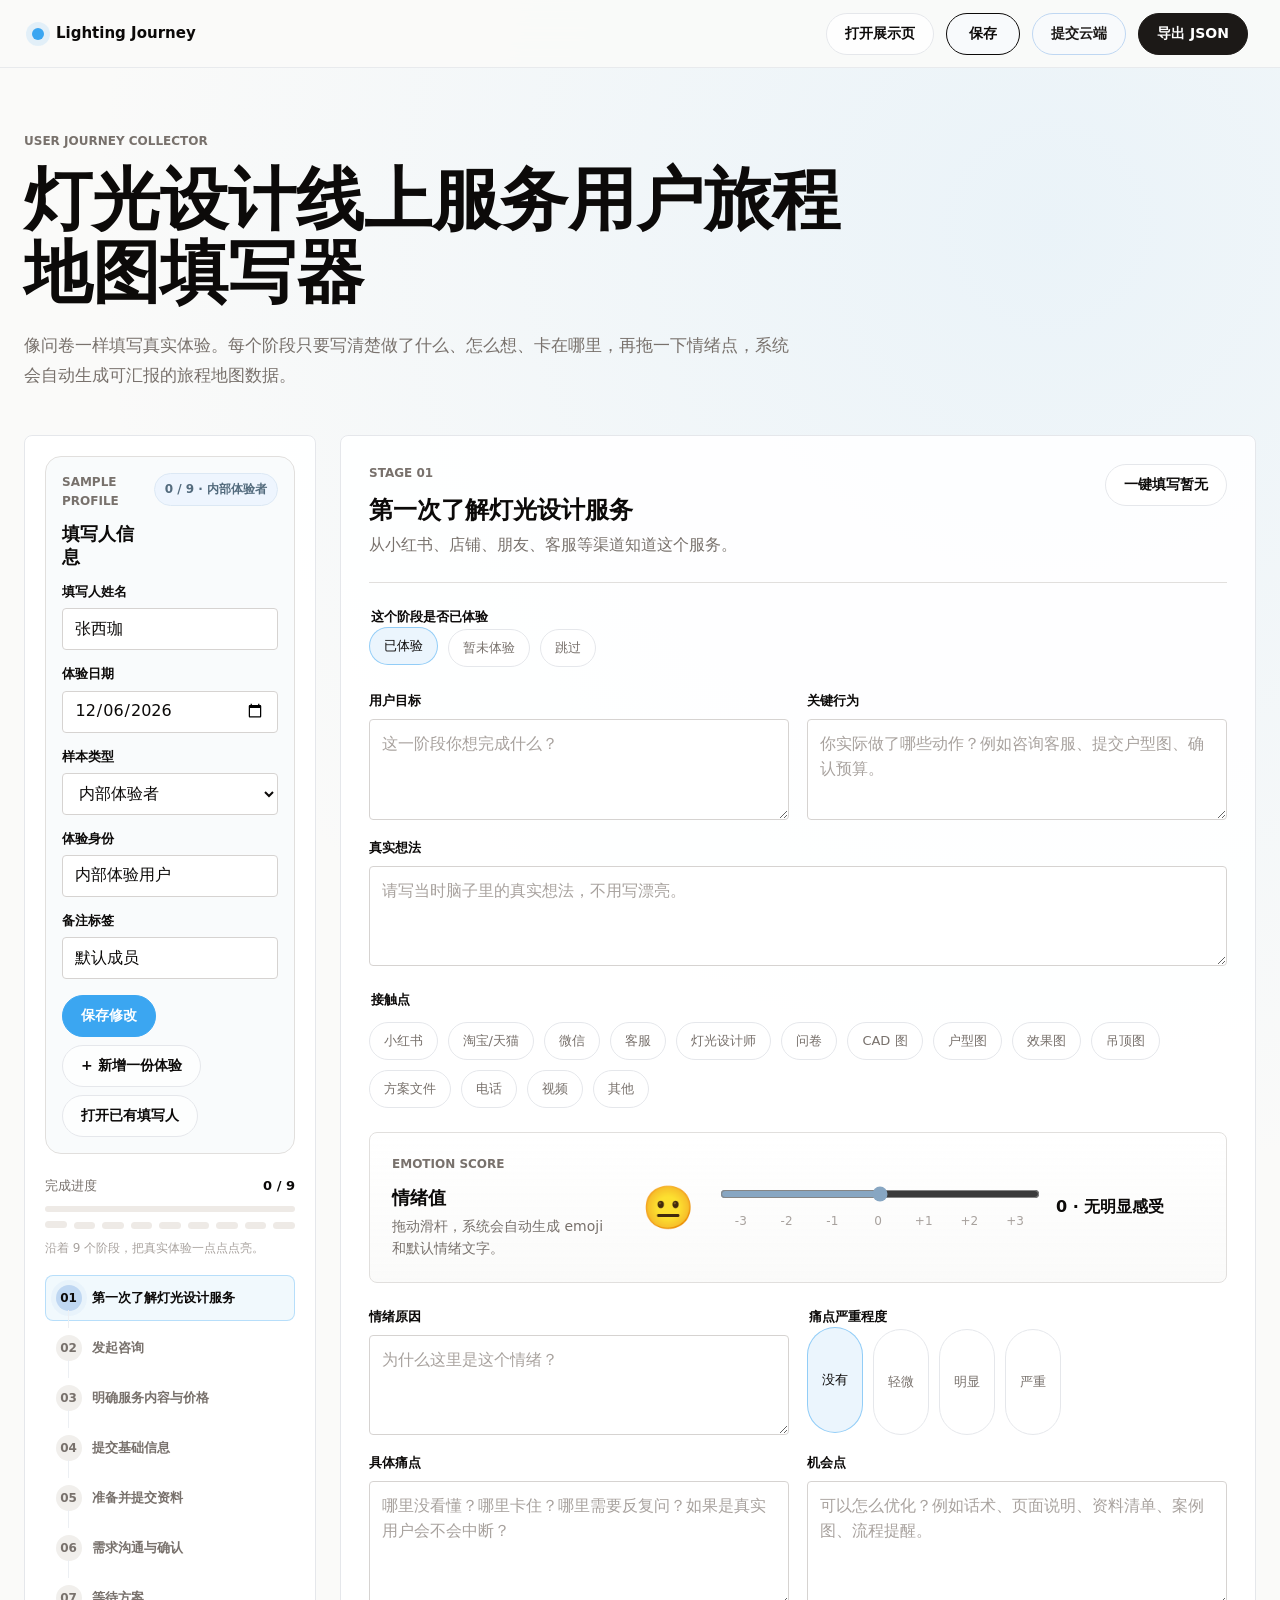
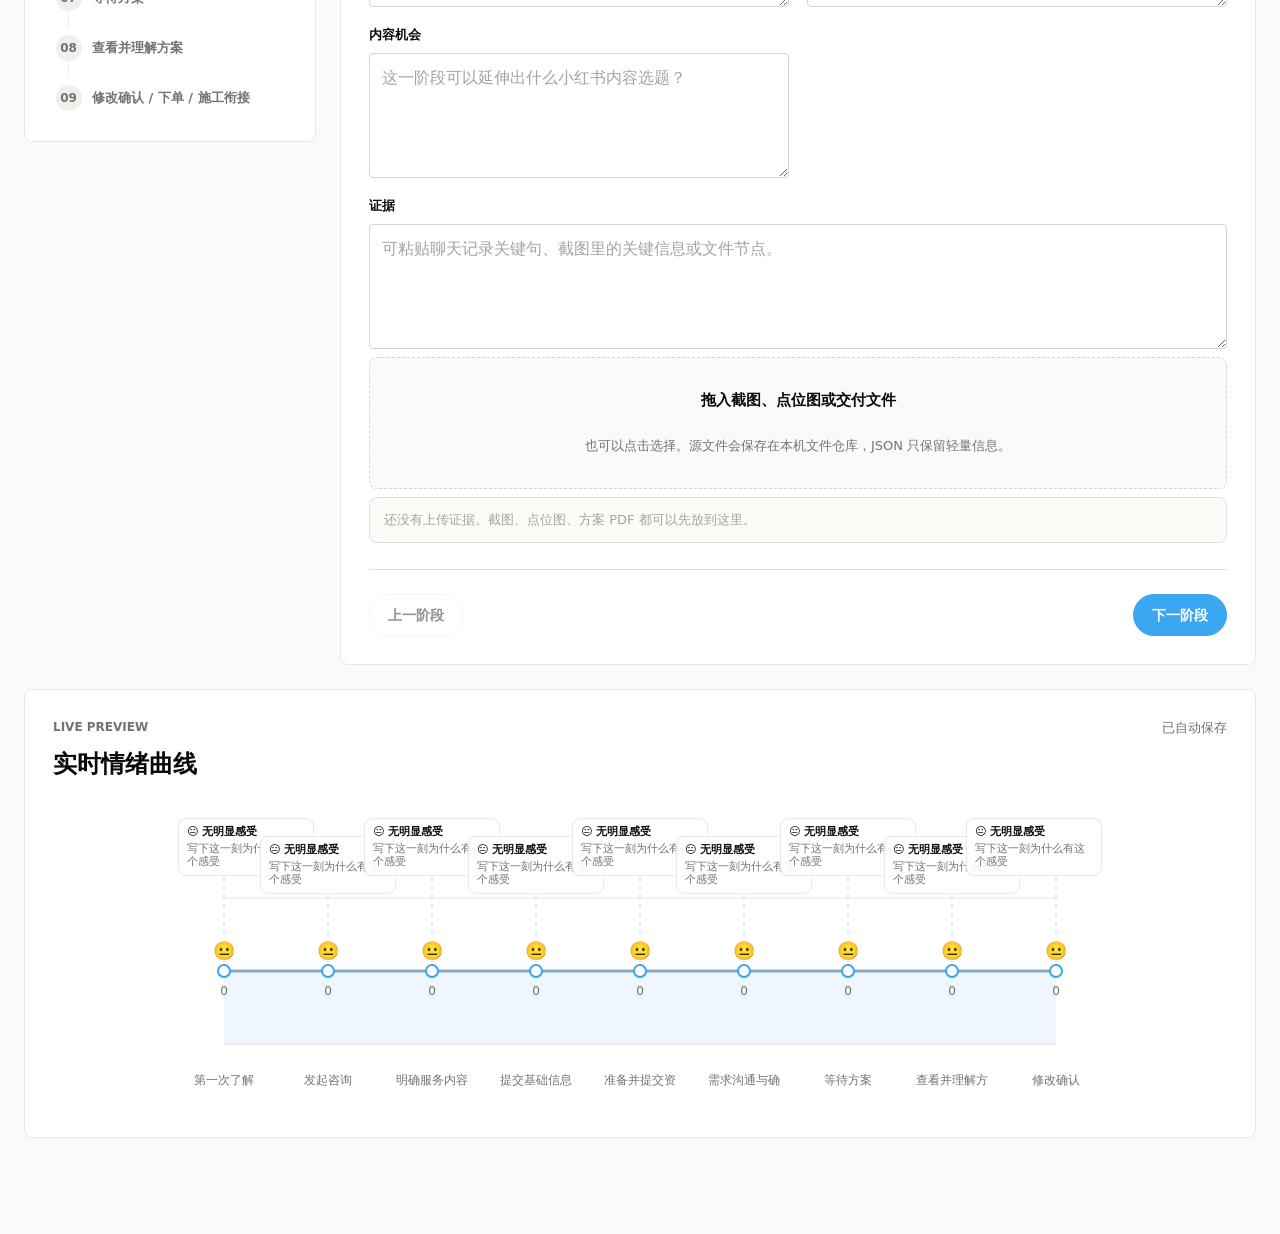
==== commit 2c86c297: "Add Supabase realtime sync scaffold" ====
--- a/index.html
+++ b/index.html
@@ -16,6 +16,7 @@
       <nav class="top-actions" aria-label="页面操作">
         <a class="ghost-button" href="./dashboard.html">打开展示页</a>
         <button class="ghost-button save-button" id="manualSaveButton" type="button">保存</button>
+        <button class="ghost-button cloud-button" id="cloudSubmitButton" type="button">提交云端</button>
         <button class="dark-button" id="exportJsonButton" type="button">导出 JSON</button>
       </nav>
     </header>
@@ -264,6 +265,9 @@
     <div id="toast" class="toast" role="status" aria-live="polite"></div>
 
     <script src="./assets/vendor/jszip.min.js" defer></script>
+    <script src="./assets/vendor/supabase.min.js" defer></script>
+    <script src="./assets/supabase-config.js" defer></script>
+    <script src="./assets/cloud-sync.js" defer></script>
     <script src="./assets/app.js" defer></script>
   </body>
 </html>
--- a/assets/app.css
+++ b/assets/app.css
@@ -787,6 +787,16 @@
   color: var(--color-muted-text);
 }
 
+.cloud-button {
+  border-color: #bfd7f2;
+  background: rgba(248, 250, 252, 0.92);
+  color: var(--color-stone-charcoal);
+}
+
+.cloud-button:disabled {
+  opacity: 0.62;
+}
+
 .form-actions {
   justify-content: space-between;
   margin-top: 26px;
@@ -1314,6 +1324,11 @@
   border-radius: 12px;
   background: #fff;
   white-space: nowrap;
+}
+
+.cloud-sync-notice {
+  border-color: #dce7f3;
+  background: linear-gradient(180deg, rgba(248, 250, 252, 0.96), rgba(255, 255, 255, 0.82));
 }
 
 .imported-list {
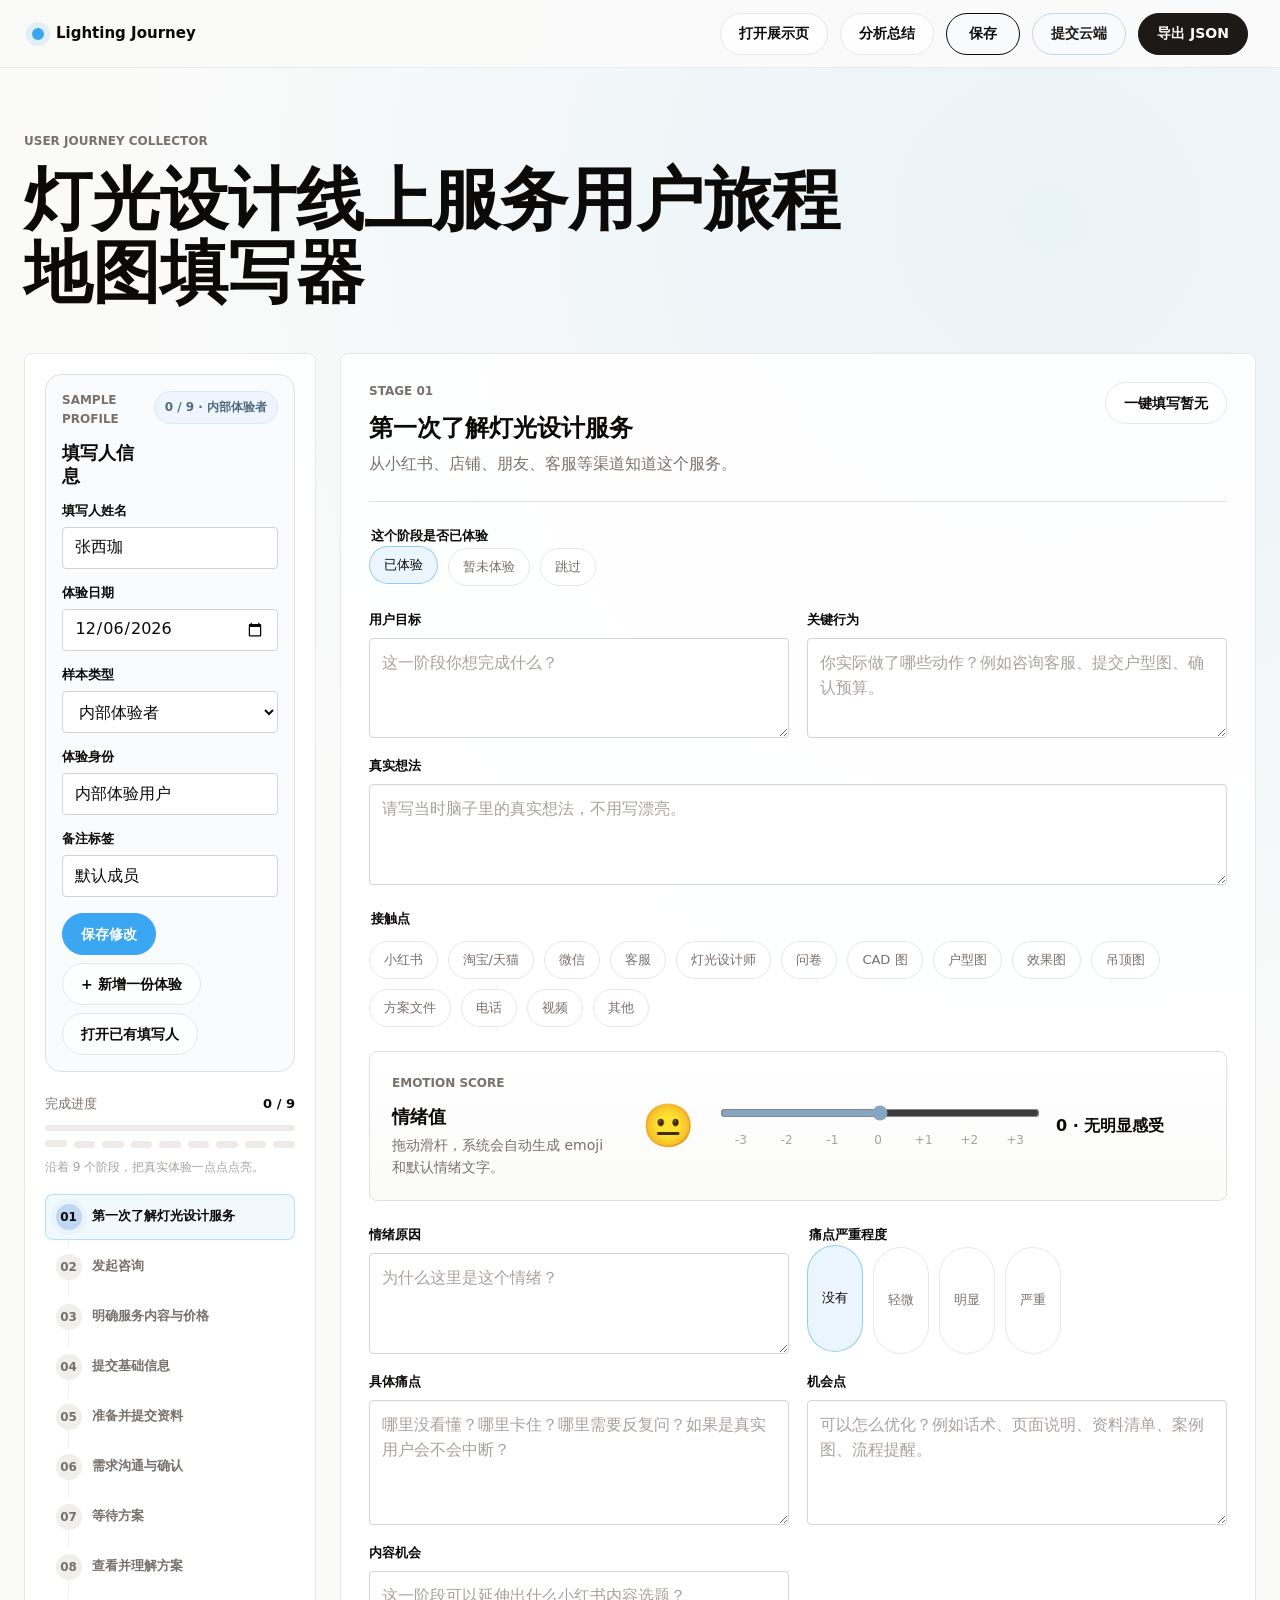
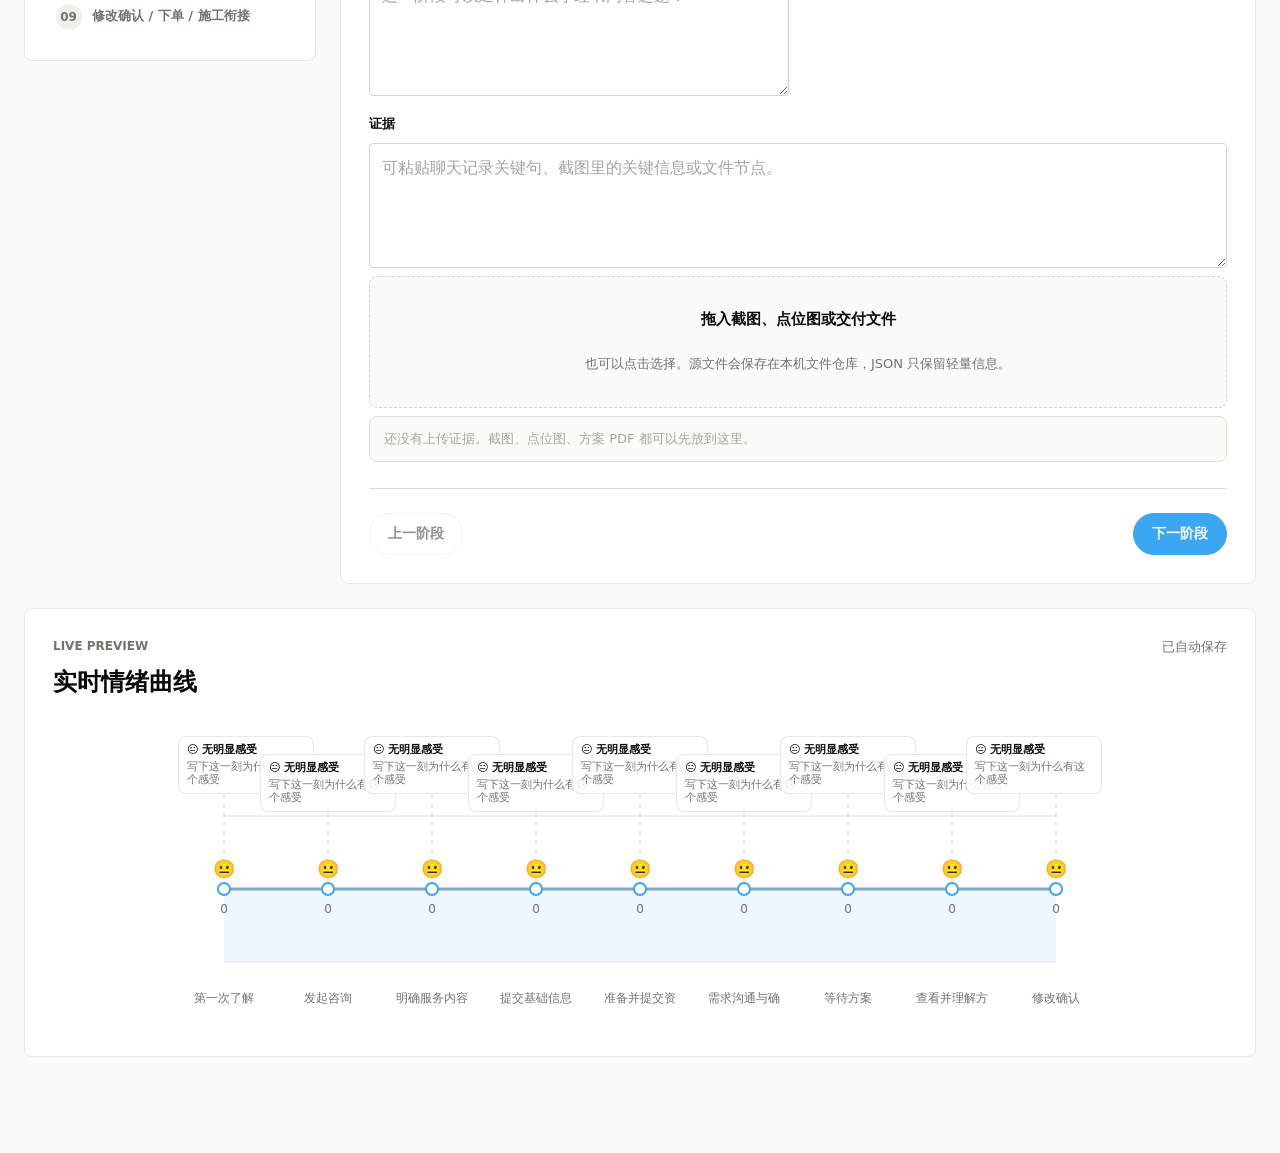
==== commit 256a3cac: "Publish analysis summary page" ====
--- a/index.html
+++ b/index.html
@@ -15,6 +15,7 @@
       </a>
       <nav class="top-actions" aria-label="页面操作">
         <a class="ghost-button" href="./dashboard.html">打开展示页</a>
+        <a class="ghost-button" href="./analysis.html">分析总结</a>
         <button class="ghost-button save-button" id="manualSaveButton" type="button">保存</button>
         <button class="ghost-button cloud-button" id="cloudSubmitButton" type="button">提交云端</button>
         <button class="dark-button" id="exportJsonButton" type="button">导出 JSON</button>
@@ -25,7 +26,6 @@
       <section class="intro-block" aria-labelledby="page-title">
         <p class="eyebrow">User Journey Collector</p>
         <h1 id="page-title">灯光设计线上服务用户旅程地图填写器</h1>
-        <p class="lead">像问卷一样填写真实体验。每个阶段只要写清楚做了什么、怎么想、卡在哪里，再拖一下情绪点，系统会自动生成可汇报的旅程地图数据。</p>
       </section>
 
       <section class="workspace-grid" aria-label="填写工作区">
